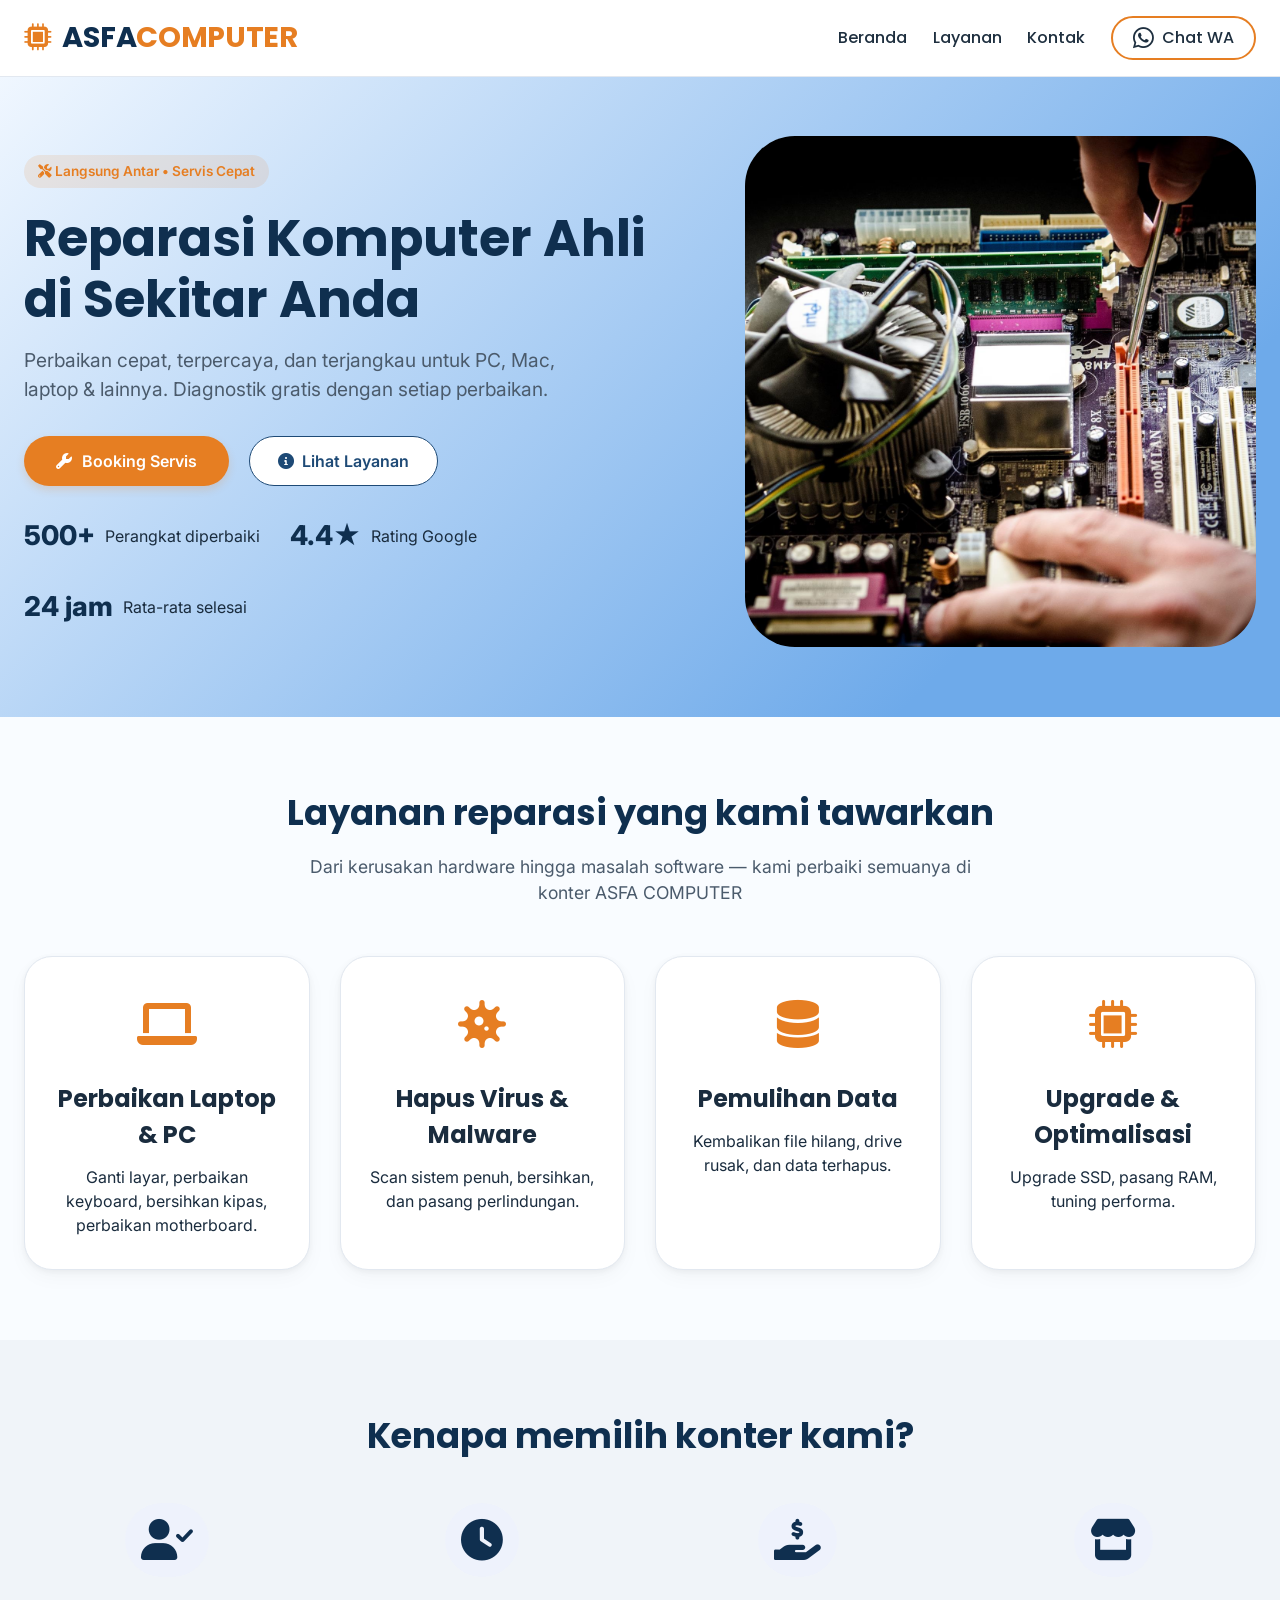
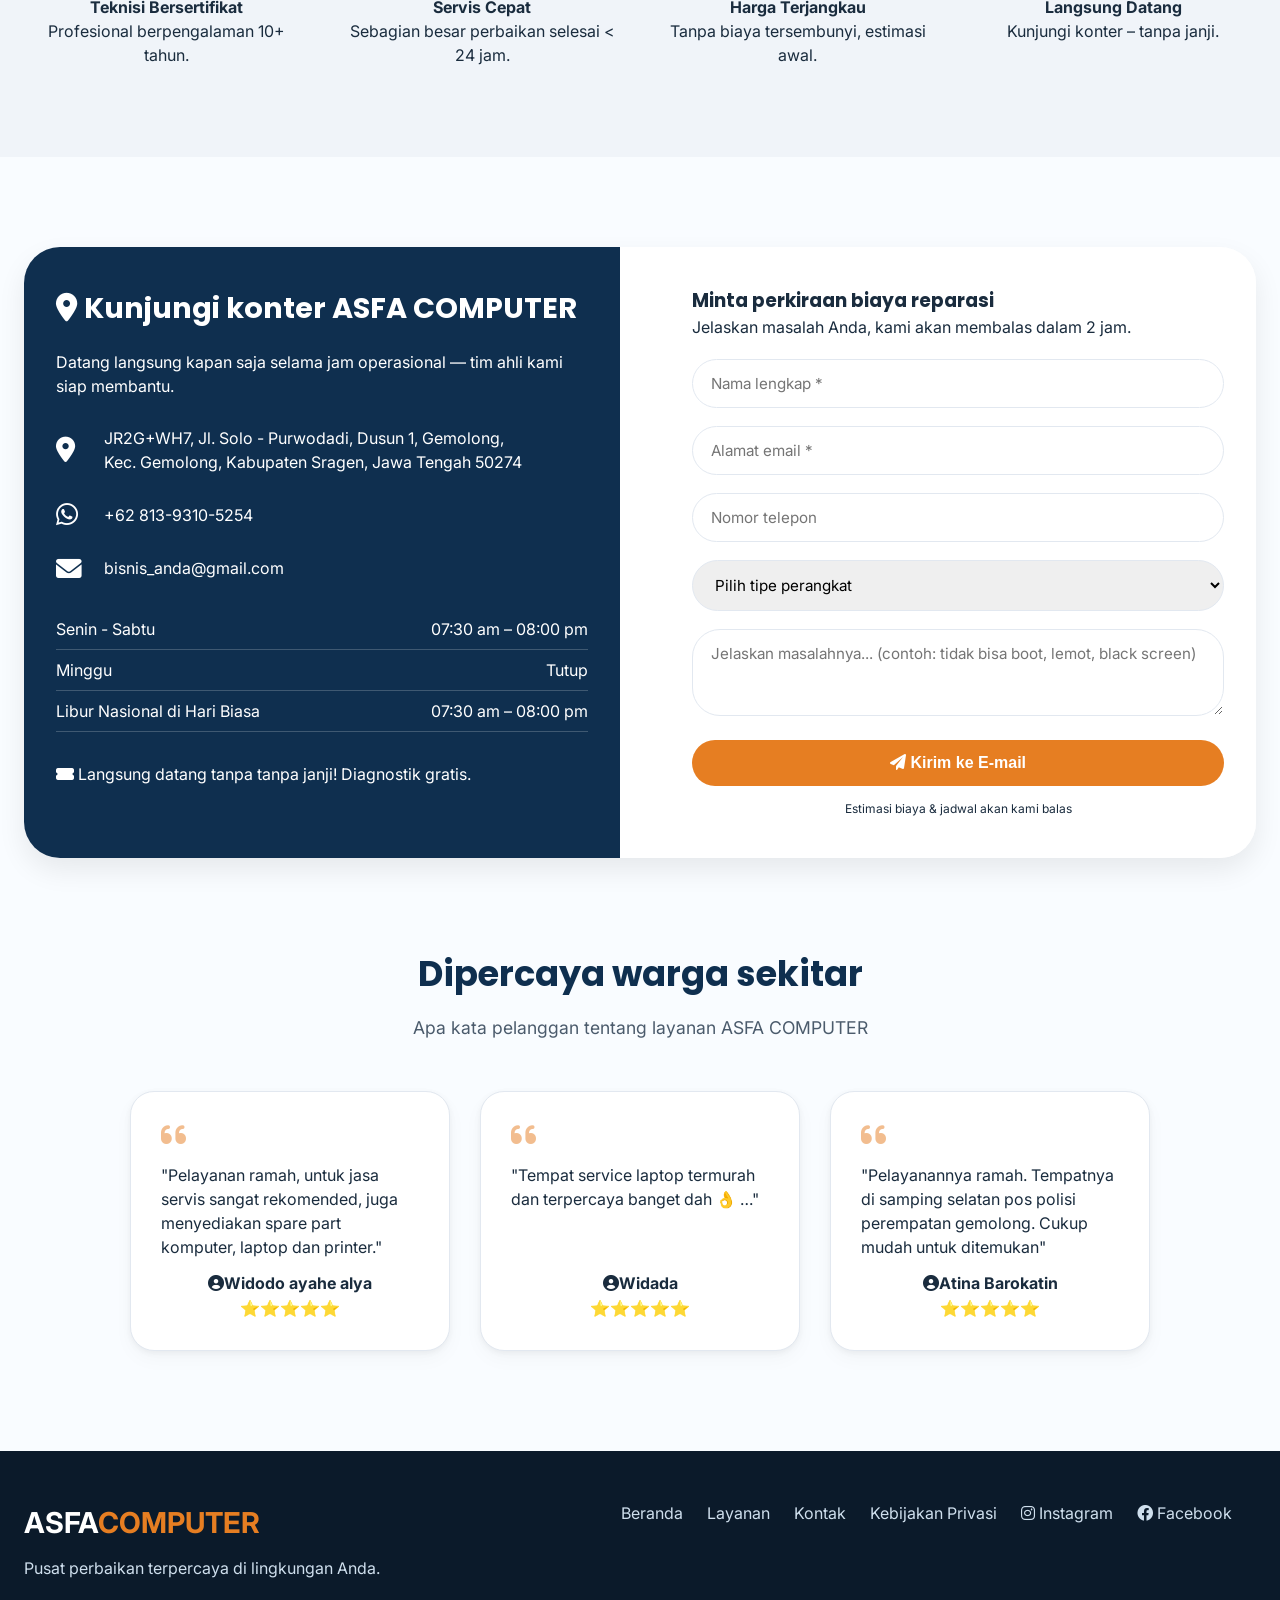
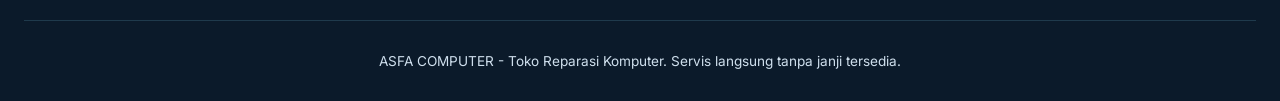
==== index.html @ 6929d412 "edit text" ====
<!DOCTYPE html>
<html lang="id">
<head>
  <meta charset="UTF-8">
  <meta name="viewport" content="width=device-width, initial-scale=1.0, user-scalable=yes">
  
  <!-- ================================================================== -->
  <!-- SEO META TAGS - Krusial untuk peringkat di Google & mesin pencari  -->
  <!-- ================================================================== -->
  <title>ASFA COMPUTER | Reparasi Komputer Profesional di Gemolong</title>
  <link rel="icon" href="../assets/asfa_logo_clean.png">
  <meta name="description" content="ASFA COMPUTER - Reparasi komputer profesional di Gemolong. Servis laptop, PC, Mac, pemulihan data, upgrade SSD/RAM. Gratis diagnostik, harga terjangkau. Langsung antar tanpa janji. ⭐ 4.9 rating.">
  <meta name="keywords" content="reparasi komputer, service laptop jakarta, perbaikan pc, toko komputer, ASHFACOMP, perbaikan laptop, pemulihan data jakarta, upgrade ssd, virus removal">
  <meta name="author" content="ASFA COMPUTER">
  <meta name="robots" content="index, follow">
  <meta name="googlebot" content="index, follow">
  <meta name="language" content="Indonesian">
  <meta name="geo.region" content="ID-JK">
  <meta name="geo.placename" content="Gemolong Sragen">
  <meta name="geo.position" content="-6.200000;106.816666">
  <meta name="ICBM" content="-6.200000, 106.816666">
  
  <link rel="canonical" href="https://www.asfa_computer.vercel.com/">
  
  <!-- Open Graph / Facebook -->
  <meta property="og:type" content="website">
  <meta property="og:url" content="https://www.asfa_computer.vercel.com/">
  <meta property="og:title" content="ASFA COMPUTER | Reparasi Komputer Profesional di Gemolong">
  <meta property="og:description" content="Servis laptop, PC, Mac, pemulihan data, upgrade SSD/RAM. Gratis diagnostik. Walk-in welcome! ⭐ 4.9 dari 500+ pelanggan.">
  <meta property="og:image" content="https://www.asfa_computer.vercel.jpg">
  <meta property="og:image:alt" content="ASFA COMPUTER Counter Repair Computer">
  <meta property="og:locale" content="id_ID">
  
  <!-- Twitter Card -->
  <meta name="twitter:card" content="summary_large_image">
  <meta name="twitter:title" content="ASFA COMPUTER | Reparasi Komputer Gemolong">
  <meta name="twitter:description" content="Servis cepat dan terjangkau. Diagnostik gratis. Datang langsung ke konter kami!">
  <meta name="twitter:image" content="https://www.asfa_computer.vercel.com/twitter-image.jpg">
  

  <!-- Font Awesome 6 -->
  <link rel="stylesheet" href="https://cdnjs.cloudflare.com/ajax/libs/font-awesome/6.0.0-beta3/css/all.min.css">
  <!-- Google Fonts -->
  <link href="https://fonts.googleapis.com/css2?family=Inter:opsz,wght@14..32,300;400;500;600;700&family=Poppins:wght@500;600;700&display=swap" rel="stylesheet">
  
  <link rel="stylesheet" href="./src/style.css">
  <!-- api -->

</head>
<body>

<!-- ================================================================== -->
<!-- HEADER dengan HAMBURGER BUTTON untuk mobile                         -->
<!-- ================================================================== -->
<header class="header">
  <div class="container">
    <div class="navbar">
      <div class="logo">
        <i class="fas fa-microchip"></i> ASFA<span>COMPUTER</span>
      </div>
      
      <!-- Desktop Navigation -->
      <div class="nav-links">
        <a class = "nav" href="#home">Beranda</a>
        <a class = "nav" href="#services">Layanan</a>
        <a class = "nav" href="#contact">Kontak</a>
        
        <a href="https://wa.me/6281393105254?text=Halo%20ASFA%20COMPUTER%2C%20saya%20ingin%20..." target="blank" class="btn-outline-call"><i class="fab fa-whatsapp wa"></i>Chat WA</a>
      </div>
      
      <!-- Hamburger Button (Mobile Only) -->
      <button class="hamburger" id="hamburgerBtn" aria-label="Menu">
        <span></span>
        <span></span>
        <span></span>
      </button>
    </div>
  </div>
</header>

<!-- Mobile Navigation Menu -->
<div class="mobile-nav" id="mobileNav">
  <a href="#home" class="mobile-nav-link">Beranda</a>
  <a href="#services" class="mobile-nav-link">Layanan</a>
  <a href="#contact" class="mobile-nav-link">Kontak</a>
  <div class="wa-mobile-icon">
  <a href="https://wa.me/6281393105254?text=Halo%20ASFA%20COMPUTER%2C%20saya%20ingin" target="blank" class="btn-outline-call-mobile" id="mobileCallBtn"><i class="fab fa-whatsapp wa icon-wa"></i>Chat WA</a>
  </div>
</div>

<!-- Overlay -->
<div class="menu-overlay" id="menuOverlay"></div>

<main>
  <!-- Hero Section -->
  <section id="home" class="hero">
    <div class="container hero-grid">
      <div class="hero-content">
        <div class="hero-badge"><i class="fas fa-tools"></i> Langsung Antar • Servis Cepat</div>
        <h1>Reparasi Komputer Ahli <br> di Sekitar Anda</h1>
        <p>Perbaikan cepat, terpercaya, dan terjangkau untuk PC, Mac, laptop & lainnya. Diagnostik gratis dengan setiap perbaikan.</p>
        <div class="hero-actions">
          <a href="#contact" class="btn-primary"><i class="fas fa-wrench"></i> Booking Servis</a>
          <a href="#services" class="btn-secondary"><i class="fas fa-info-circle"></i> Lihat Layanan</a>
        </div>
        <div class="hero-stats">
          <div class="stat-item"><span class="stat-number">500+</span> <span>Perangkat diperbaiki</span></div>
          <div class="stat-item"><span class="stat-number">4.4★</span> <span>Rating Google</span></div>
          <div class="stat-item"><span class="stat-number">24 jam</span> <span>Rata-rata selesai</span></div>
        </div>
      </div>
      <div class="hero-image">
        <div>
        <img src="./assets/computer_reparation.jpg" alt="Computer Repair">
        </div>
      </div>
    </div>
  </section>

  <!-- hero section mobile -->

  
  <section id="home" class="hero-mobile">
    <div class="container hero-grid">
      <div class="hero-content">
        <div class="hero-badge"><i class="fas fa-tools"></i> Langsung Antar • Servis Cepat</div>
        <h1>Reparasi Komputer Ahli <br> di Sekitar Anda</h1>
        <p>Perbaikan cepat, terpercaya, dan terjangkau untuk PC, Mac, laptop & lainnya. Diagnostik gratis dengan setiap perbaikan.</p>
        <div class="hero-image">
          <div>
          <img src="../assets/computer_reparation.jpg" alt="Computer Repair">
          </div>
        </div>
        <div class="hero-actions">
          <a href="#contact" class="btn-primary"><i class="fas fa-wrench"></i> Booking Servis</a>
          <a href="#services" class="btn-secondary"><i class="fas fa-info-circle"></i> Lihat Layanan</a>
        </div>
        <div class="hero-stats">
          <div class="stat-item"><span class="stat-number">500+</span> <span>Perangkat diperbaiki</span></div>
          <div class="stat-item"><span class="stat-number">4.9★</span> <span>Rating Google</span></div>
          <div class="stat-item"><span class="stat-number">24 jam</span> <span>Rata-rata selesai</span></div>
        </div>
      </div>
    </div>
  </section>


  <!-- Services Section -->
  <section id="services">
    <div class="container">
      <h2 class="section-title">Layanan reparasi yang kami tawarkan</h2>
      <div class="section-sub">Dari kerusakan hardware hingga masalah software — kami perbaiki semuanya di konter ASFA COMPUTER</div>
      <div class="services-grid">
        <div class="service-card">
          <div class="service-icon"><i class="fas fa-laptop"></i></div>
          <h3>Perbaikan Laptop & PC</h3>
          <p>Ganti layar, perbaikan keyboard, bersihkan kipas, perbaikan motherboard.</p>
        </div>
        <div class="service-card">
          <div class="service-icon"><i class="fas fa-virus"></i></div>
          <h3>Hapus Virus & Malware</h3>
          <p>Scan sistem penuh, bersihkan, dan pasang perlindungan.</p>
        </div>
        <div class="service-card">
          <div class="service-icon"><i class="fas fa-database"></i></div>
          <h3>Pemulihan Data</h3>
          <p>Kembalikan file hilang, drive rusak, dan data terhapus.</p>
        </div>
        <div class="service-card">
          <div class="service-icon"><i class="fas fa-microchip"></i></div>
          <h3>Upgrade & Optimalisasi</h3>
          <p>Upgrade SSD, pasang RAM, tuning performa.</p>

        </div>
      </div>
    </div>
  </section>

  <!-- Why Choose Us -->
  <section style="background: var(--gray-bg);">
    <div class="container">
      <h2 class="section-title">Kenapa memilih konter kami?</h2>
      <div class="whyus-grid">
        <div class="reason"><i class="fas fa-user-check"></i><h4>Teknisi Bersertifikat</h4><p>Profesional berpengalaman 10+ tahun.</p></div>
        <div class="reason"><i class="fas fa-clock"></i><h4>Servis Cepat</h4><p>Sebagian besar perbaikan selesai < 24 jam.</p></div>
        <div class="reason"><i class="fas fa-hand-holding-usd"></i><h4>Harga Terjangkau</h4><p>Tanpa biaya tersembunyi, estimasi awal.</p></div>
        <div class="reason"><i class="fas fa-store"></i><h4>Langsung Datang</h4><p>Kunjungi konter – tanpa janji.</p></div>
      </div>
    </div>
  </section>

  <!-- Contact & Location -->
  <section id="contact">
    <div class="container">
      <div class="contact-row">
        <div class="contact-info">
          <h3><i class="fas fa-map-marker-alt"></i> Kunjungi konter ASFA COMPUTER</h3>
          <p>Datang langsung kapan saja selama jam operasional — tim ahli kami siap membantu.</p>
          <a class = "addres" href="https://maps.app.goo.gl/Fgyykziy1ZP6LN6L7" target="_blank"><div class="info-detail"><i class="fas fa-location-dot"></i> <span>JR2G+WH7, Jl. Solo - Purwodadi, Dusun 1, Gemolong,<br> Kec. Gemolong, Kabupaten Sragen, Jawa Tengah 50274</span></div></a>
          <a href="https://wa.me/6281393105254?text=Halo%20ASFA%20COMPUTER%2C%20saya%20ingin" class="addres" target="_blank">
          <div class="info-detail"><i class="fab fa-whatsapp"></i> <span>+62 813-9310-5254</span></div>
          </a>
          <div class="info-detail"><i class="fas fa-envelope"></i> <span>bisnis_anda@gmail.com</span></div>
          <div class="hours-list">
            <li><span>Senin - Sabtu</span><span>07:30 am – 08:00 pm</span></li>
            <li><span>Minggu</span><span>Tutup</span></li>
            <li><span>Libur Nasional di Hari Biasa</span><span>07:30 am – 08:00 pm</span></li>
          </div>
          <div style="margin-top: 30px;"><i class="fas fa-ticket-alt"></i> Langsung datang tanpa tanpa janji! Diagnostik gratis.</div>
        </div>
        <div class="contact-form">
          <h3>Minta perkiraan biaya reparasi</h3>
          <p style="margin-bottom: 20px;">Jelaskan masalah Anda, kami akan membalas dalam 2 jam.</p>
          <form id="repairForm" action="https://formspree.io/f/meewwjjy" method="post" target="blank">
            <div class="form-group"><input type="text" placeholder="Nama lengkap *" id="name" name="nama" required></div>
            <div class="form-group"><input type="email" placeholder="Alamat email *" id="email" name="email" required></div>
            <div class="form-group"><input type="tel" placeholder="Nomor telepon" id="phone" name="telepon"></div>
            <div class="form-group">
              <select id="device" name="perangkat">
                <option value="">Pilih tipe perangkat</option>
                <option>Laptop (Windows)</option>
                <option>MacBook / iMac</option>
                <option>PC Desktop</option>
                <option>Printer</option>
                <option>Beli Accecories</option>
                <option>Lainnya</option>
              </select>
            </div>
            <div class="form-group"><textarea rows="3" placeholder="Jelaskan masalahnya... (contoh: tidak bisa boot, lemot, black screen)" id="issue" name="issue"></textarea></div>
            <button type="submit" class="btn-submit"><i class="fas fa-paper-plane"></i> Kirim ke E-mail</button>
            <p style="font-size: 12px; margin-top: 14px; text-align: center;">Estimasi biaya & jadwal akan kami balas</p>
          </form>
        </div>
      </div>
    </div>
  </section>

  <!-- Testimonials -->
  <section style="padding-top: 20px;">
    <div class="container">
      <h2 class="section-title">Dipercaya warga sekitar</h2>
      <div class="section-sub">Apa kata pelanggan tentang layanan ASFA COMPUTER</div>
      <div class="testimonial-grid">
        <div class="testi-card"><i class="fas fa-quote-left"></i><p>"Pelayanan ramah, untuk jasa servis sangat rekomended, juga menyediakan spare part komputer, laptop dan printer."</p><div class="client"> <strong><i class="fas fa-user-circle"></i>Widodo ayahe alya</strong> <span>⭐⭐⭐⭐⭐</span></div></div>
        <div class="testi-card"><i class="fas fa-quote-left"></i><p>"Tempat service laptop termurah dan terpercaya banget dah 👌 …"</p><div class="client"> <strong><i class="fas fa-user-circle"></i>Widada</strong> <span>⭐⭐⭐⭐⭐</span></div></div>
        <div class="testi-card"><i class="fas fa-quote-left"></i><p>"Pelayanannya ramah. Tempatnya di samping selatan pos polisi perempatan gemolong. Cukup mudah untuk ditemukan"</p><div class="client"> <strong><i class="fas fa-user-circle"></i>Atina Barokatin</strong> <span>⭐⭐⭐⭐⭐</span></div></div>
        
      </div>
      
    </div>
  </section>
</main>

<footer class="footer">
  <div class="container">
    <div class="footer-inner">
      <div><div class="footer-logo">ASFA<span>COMPUTER</span></div><p style="margin-top: 12px;">Pusat perbaikan terpercaya di lingkungan Anda.</p></div>
      <div class="footer-links"><a href="#home">Beranda</a><a href="#services">Layanan</a><a href="#contact">Kontak</a><a href="#">Kebijakan Privasi</a><a href="#"><i class="fab fa-instagram"></i> Instagram</a><a href="#"><i class="fab fa-facebook"></i> Facebook</a></div>
    </div>
    <div class="copyright">ASFA COMPUTER - Toko Reparasi Komputer. Servis langsung tanpa janji tersedia.</div>
  </div>
</footer>

<script src="./src/script.js"></script>
</body>
</html>
---- src/style.css ----
/* ========== RESET & VARIABLES ========== */
    * {
      margin: 0;
      padding: 0;
      box-sizing: border-box;
    }

    body {
      font-family: 'Inter', sans-serif;
      background-color: #f9fcff;
      color: #1A2C3E;
      line-height: 1.5;
      scroll-behavior: smooth;
    }

    .container {
      max-width: 1280px;
      margin: 0 auto;
      padding: 0 24px;
    }

    :root {
      --primary: #0f2f4f;
      --primary-dark: #091e33;
      --primary-soft: #1e4a76;
      --accent: #e67e22;
      --accent-hover: #cc701d;
      --gray-bg: #f0f4f9;
      --card-white: #ffffff;
      --border-light: #e2e8f0;
      --text-muted: #4b5b6c;
      --shadow-sm: 0 8px 20px rgba(0, 0, 0, 0.03), 0 2px 6px rgba(0, 0, 0, 0.05);
      --shadow-md: 0 12px 28px rgba(0, 0, 0, 0.08);
    }

    h1, h2, h3, .logo, .nav-links a, .btn {
      font-family: 'Poppins', sans-serif;
    }

    /* ========== HEADER & NAVBAR ========== */
    .header {
      background: white;
      box-shadow: 0 1px 0 var(--border-light);
      position: sticky;
      top: 0;
      z-index: 1000;
    }

    .navbar {
      display: flex;
      align-items: center;
      justify-content: space-between;
      flex-wrap: wrap;
      padding: 1rem 0;
    }

    .logo {
      font-size: 1.8rem;
      font-weight: 700;
      color: var(--primary);
      letter-spacing: -0.3px;
    }
    .logo span {
      color: var(--accent);
    }
    .logo i {
      font-size: 1.7rem;
      margin-right: 6px;
      color: var(--accent);
    }
  
    /* DESKTOP NAVIGATION */
    .nav-links {
      display: flex;
      gap: clamp(0.1rem, 2vw, 2rem);
      align-items: center;
      flex-wrap: wrap;
      /* font-size: clamp(); */
    }

    .nav-links a {
      text-decoration: none;
      font-weight: 500;
      color: #1e2f3f;
      transition: color 0.2s;
    }

    .nav-links a.nav:hover {
      color: var(--accent);
    } 

    .wa {
      font-size: 1.5rem;
    }

    .btn-outline-call {
      display: inline-flex;
      background: transparent;
      border: 2px solid var(--accent);
      padding: 8px 20px;
      border-radius: 40px;
      font-weight: 600;
      color: var(--accent);
      transition: all 10s;

    }

    .btn-outline-call i {
      margin-right: 8px;
    }
    .btn-outline-call:hover {
      background: var(--accent);
      color: white;
    }

    /* ========== HAMBURGER MENU (MOBILE) ========== */
    .hamburger {
      display: none;
      flex-direction: column;
      cursor: pointer;
      gap: 5px;
      background: transparent;
      border: none;
      padding: 8px;
      z-index: 1001;
    }

    .hamburger span {
      width: 28px;
      height: 3px;
      background-color: var(--primary);
      border-radius: 4px;
      transition: all 0.3s ease;
    }

    .hamburger.active span:nth-child(1) {
      transform: rotate(45deg) translate(5px, 6px);
    }
    .hamburger.active span:nth-child(2) {
      opacity: 0;
    }
    .hamburger.active span:nth-child(3) {
      transform: rotate(-45deg) translate(5px, -6px);
    }

    .mobile-nav {
      position: fixed;
      top: 0;
      right: -100%;
      width: 80%;
      max-width: 320px;
      height: 100vh;
      background: white;
      box-shadow: -5px 0 30px rgba(0,0,0,0.15);
      z-index: 999;
      padding: 90px 30px 40px;
      transition: right 0.3s ease-in-out;
      display: flex;
      flex-direction: column;
      gap: 24px;
    }

    .mobile-nav.active {
      right: 0;
    }

    .mobile-nav a {
      text-decoration: none;
      font-size: 1.3rem;
      font-weight: 600;
      color: var(--primary);
      padding: 12px 0;
      border-bottom: 1px solid var(--border-light);
      transition: color 0.2s;
      font-family: 'Poppins', sans-serif;
    }

    .mobile-nav a:hover {
      color: var(--accent);
    }

    .mobile-nav .btn-outline-call-mobile {
      margin-top: 20px;
      background: transparent;
      border: 2px solid var(--accent);
      width: 100%;
      padding: 12px 20px;
      border-radius: 40px;
      font-weight: 600;
      color: var(--accent);
      text-align: center;
      display: inline-block;
    }

    .mobile-nav .btn-outline-call-mobile:hover {
      color: white;
    }

    .icon-wa {
      padding-right: 12px;
      height: 100%;
    }
    .mobile-nav .btn-outline-call-mobile:hover {
      background: var(--accent);
    }

    .menu-overlay {
      position: fixed;
      top: 0;
      left: 0;
      width: 100%;
      height: 100%;
      background: rgba(0,0,0,0.5);
      z-index: 998;
      opacity: 0;
      visibility: hidden;
      transition: all 0.3s ease;
    }

    .menu-overlay.active {
      opacity: 1;
      visibility: visible;
    }

    /* ========== BUTTONS ========== */
    .btn-primary {
      background: var(--accent);
      color: white;
      border: none;
      padding: 12px 32px;
      border-radius: 40px;
      font-weight: 600;
      font-size: 1rem;
      cursor: pointer;
      transition: all 0.25s;
      display: inline-flex;
      align-items: center;
      gap: 10px;
      text-decoration: none;
      box-shadow: 0 4px 8px rgba(230, 126, 34, 0.2);
    }
    .btn-primary:hover {
      background: var(--accent-hover);
      transform: translateY(-2px);
    }
    .btn-secondary {
      background: white;
      border: 1.5px solid var(--primary-soft);
      color: var(--primary-soft);
      padding: 12px 28px;
      border-radius: 40px;
      font-weight: 600;
      transition: all 0.2s;
      display: inline-flex;
      align-items: center;
      gap: 8px;
      text-decoration: none;
    }
    .btn-secondary:hover {
      background: var(--gray-bg);
      border-color: var(--accent);
      color: var(--accent);
    }

    /* ========== hero mobile section ========== */
    
    .hero-mobile {
      display: none;;
    }

    /* ========== HERO SECTION ========== */
    .hero {
      padding: 60px 0 70px 0;
      background: linear-gradient(135deg, #f0f7ff 0%, #6eaaea 80%);
    }
    .hero-grid {
      display: flex;
      flex-wrap: wrap;
      align-items: center;
      gap: 40px;
    }
    .hero-content {
      flex: 1.2;
    }
    .hero-badge {
      background: rgba(230, 126, 34, 0.12);
      display: inline-block;
      padding: 6px 14px;
      border-radius: 30px;
      font-size: 0.85rem;
      font-weight: 600;
      color: var(--accent);
      margin-bottom: 20px;
    }
    .hero-content h1 {
      font-size: 3.2rem;
      line-height: 1.2;
      font-weight: 700;
      color: var(--primary);
      margin-bottom: 1rem;
    }
    .hero-content p {
      font-size: 1.2rem;
      color: var(--text-muted);
      margin-bottom: 2rem;
      max-width: 550px;
    }
    .hero-stats {
      display: flex;
      gap: 30px;
      margin-top: 30px;
      flex-wrap: wrap;
    }
    .stat-item {
      display: flex;
      align-items: center;
      gap: 10px;
    }
    .stat-number {
      font-weight: 800;
      font-size: 1.7rem;
      color: var(--primary);
    }
    .hero-actions {
      display: flex;
      gap: 20px;
      flex-wrap: wrap;
    }
    .hero-image {
      flex: 0.9;
      text-align: center;
      
    }
 
    .hero-image div img {
      display: block;
      position: relative;
      overflow: hidden;
      aspect-ratio: 1/1;
      height: 100%;
      width: 100%;   
      border-radius: 50px;
      object-fit: cover;
    }

    /* ========== SECTIONS ========== */
    section {
      padding: 70px 0;
    }
    .section-title {
      text-align: center;
      font-size: 2.2rem;
      font-weight: 700;
      color: var(--primary);
      margin-bottom: 14px;
    }
    .section-sub {
      text-align: center;
      color: var(--text-muted);
      max-width: 680px;
      margin: 0 auto 50px auto;
      font-size: 1.1rem;
    }

    /* Services Cards */
    .services-grid {
      display: grid;
      justify-content: center;
      grid-template-columns: repeat(auto-fit, minmax(270px, 1fr));
      gap: 30px;
    }

    /* .services-grid {
  display: flex;
  flex-wrap: wrap;
  justify-content: center;
  gap: 30px;
}

.service-card {
  flex: 0 1 270px;
} */



    .service-card {
      background: var(--card-white);
      border-radius: 28px;
      padding: 32px 24px;
      text-align: center;
      transition: all 0.3s ease;
      box-shadow: var(--shadow-sm);
      border: 1px solid var(--border-light);
    }
    .service-card:hover {
      transform: translateY(-8px);
      box-shadow: var(--shadow-md);
    }
    .service-icon {
      font-size: 3rem;
      color: var(--accent);
      margin-bottom: 20px;
    }
    .service-card h3 {
      font-size: 1.5rem;
      margin-bottom: 12px;
    }
    .price-badge {
      background: #fef3e8;
      display: inline-block;
      padding: 6px 18px;
      border-radius: 40px;
      font-weight: 600;
      font-size: 0.85rem;
      color: var(--accent);
    }

    /* Why Us */
    .whyus-grid {
      display: grid;
      grid-template-columns: repeat(auto-fit, minmax(200px, 1fr));
      gap: 30px;
      margin-top: 20px;
    }
    .reason {
      text-align: center;
      padding: 20px 10px;
    }
    .reason i {
      font-size: 2.6rem;
      background: #eef2fc;
      padding: 16px;
      border-radius: 60px;
      color: var(--primary);
      margin-bottom: 18px;
    }

    /* Contact Row */
    .contact-row {
      display: flex;
      flex-wrap: wrap;
      gap: 40px;
      background: white;
      border-radius: 36px;
      box-shadow: var(--shadow-md);
      overflow: hidden;
      margin-top: 20px;
    }
    .contact-info {
      flex: 1;
      background: var(--primary);
      color: white;
      padding: 40px 32px;
    }
    .contact-info h3 {
      font-size: 1.8rem;
      margin-bottom: 20px;
    }
    .info-detail {
      margin: 28px 0;
      display: flex;
      gap: 16px;
      align-items: center;
    }
    .info-detail i {
      font-size: 1.6rem;
      width: 32px;
    }

    .addres {
      text-decoration: none;
      color: white;
    }

    .addres:visited {
      color: red;
    }
    
    .addres:hover {
      color: rgb(249, 217, 217);
    }

    .addres:active {
      color: white;
    }
    
    .hours-list {
      list-style: none;
      margin-top: 12px;
    }

    .hours-list li {
      display: flex;
      justify-content: space-between;
      padding: 8px 0;
      border-bottom: 1px solid rgba(255,255,255,0.2);
    }
    .contact-form {
      flex: 1;
      padding: 40px 32px;
      background: white;
    }
    .form-group {
      margin-bottom: 18px;
    }
    .form-group input, .form-group select, .form-group textarea {
      width: 100%;
      padding: 14px 18px;
      border: 1px solid var(--border-light);
      border-radius: 28px;
      font-family: 'Inter', sans-serif;
      font-size: 0.95rem;
    }
    .form-group input:focus, .form-group textarea:focus {
      outline: none;
      border-color: var(--accent);
      box-shadow: 0 0 0 3px rgba(230,126,34,0.1);
    }
    .btn-submit {
      background: var(--accent);
      width: 100%;
      border: none;
      padding: 14px;
      font-weight: 700;
      font-size: 1rem;
      border-radius: 40px;
      color: white;
      cursor: pointer;
    }

    /* Testimonials */
    .testimonial-grid {
      display: flex;
      flex-wrap: wrap;
      gap: 30px;
      justify-content: center;
    }
    .testi-card {
      background: white;
      display: flex;
      flex-direction: column;
      border-radius: 24px;
      padding: 30px;
      width: 320px;
      box-shadow: var(--shadow-sm);
      border: 1px solid var(--border-light);
    }

    .testi-card p {
      flex: 1;
    }
    .testi-card i.fa-quote-left {
      color: var(--accent);
      opacity: 0.5;
      font-size: 1.8rem;
      margin-bottom: 12px;
    }

    .client {
      display: grid;
      align-items: center;
      gap: 1px;
      padding-top: 12px;
      justify-content: center;
    }

    .client strong {
      text-align: center;
    }

    .client span {
      text-align: center;
    }

    /* Footer */
    .footer {
      background: #0b1a2a;
      color: #cfdfed;
      padding: 50px 0 30px;
      margin-top: 30px;
    }
    .footer-inner {
      display: flex;
      justify-content: space-between;
      flex-wrap: wrap;
      gap: 40px;
      margin-bottom: 40px;
    }
    .footer-logo {
      font-size: 1.8rem;
      font-weight: 700;
      color: white;
    }
    .footer-logo span {
      color: var(--accent);
    }
    .footer-links a {
      color: #cfdfed;
      text-decoration: none;
      margin-right: 24px;
      transition: color 0.2s;
    }
    .footer-links a:hover {
      color: var(--accent);
    }
    .copyright {
      text-align: center;
      border-top: 1px solid #1f3a4c;
      padding-top: 30px;
      font-size: 0.85rem;
    }

    /* ========== RESPONSIVE ========== */
    @media (max-width: 825px) and (min-width: 641px) {
      .nav-links {
        display: none;
      }
      .hamburger {
        display: flex;
      }
      .hero-content {
        display: flex;
        flex-direction: column;
        align-items: center;
      }
      .hero-content h1 {
        font-size: 2.4rem;
        text-align: center;
      }

      .hero-content p {
        text-align: center;
      }

      .section-title {
        font-size: 1.9rem;
      }

      .hero {
        display: none;
      }

      .hero-mobile {
      display: block;
       padding: 60px 0 70px 0;
      background: linear-gradient(135deg,  #f0f7ff 0%, #6eaaea 80%);
      }


      .hero-image {
        display: flex;
        justify-content: center;
      }

     .hero-image div img {
      display: block;
      position: relative;
      overflow: hidden;
      aspect-ratio: 1/1;
      height: 22rem;
      width: 22rem;   
      border-radius: 50px;
      object-fit: cover;
    }

    .hero-actions {
      display: flex;
      justify-content: center;
      padding-top: 32px;
            
    }

    .stat-item {
      display: grid;
    }

      .contact-row {
        flex-direction: column;
      
      }

    }

    
    @media (max-width: 640px) and (min-width: 581px) {
      .nav-links {
        display: none;
      }
      .hamburger {
        display: flex;
      }
      .hero-content {
        display: flex;
        flex-direction: column;
        align-items: center;
      }
      .hero-content h1 {
        font-size: 2.4rem;
        text-align: center;
      }

      .hero-content p {
        text-align: center;
      }

      .section-title {
        font-size: 1.9rem;
      }

      .hero {
        display: none;
      }

      .hero-mobile {
      display: block;
       padding: 60px 0 70px 0;
      background: linear-gradient(135deg,  #f0f7ff 0%, #6eaaea 80%);
      }


      .hero-image {
        display: flex;
        justify-content: center;
      }

     .hero-image div img {
      display: block;
      position: relative;
      overflow: hidden;
      aspect-ratio: 1/1;
      height: 22rem;
      width: 22rem;   
      border-radius: 50px;
      object-fit: cover;
    }

    .hero-actions {
      display: flex;
      justify-content: center;
      padding-top: 32px;
            
    }

    .hero-stats {
      display: flex;
      justify-content: center;;
    }

      .contact-row {
        flex-direction: column;
      
      }

    }


    @media (max-width: 580px) {
      .nav-links {
        display: none;
      }
      .hamburger {
        display: flex;
      }

      .hero-content {
        display: flex;
        flex-direction: column;
        align-items: stretch;
      }

      .hero-actions {
        display: flex;
        flex-direction: column;
        align-items: stretch;
      }


      /* .hero-actions a {
        width: 100%;
      } */

      .btn-primary {
        margin-top: 1.5rem;
      }
      .btn-primary, .btn-secondary {
        justify-content: center;
      }

      .hero {
        display: none;
      }

      .hero-mobile {
      display: block;
       padding: 60px 0 70px 0;
      background: linear-gradient(135deg,  #f0f7ff 0%, #6eaaea 80%);
      }
    }
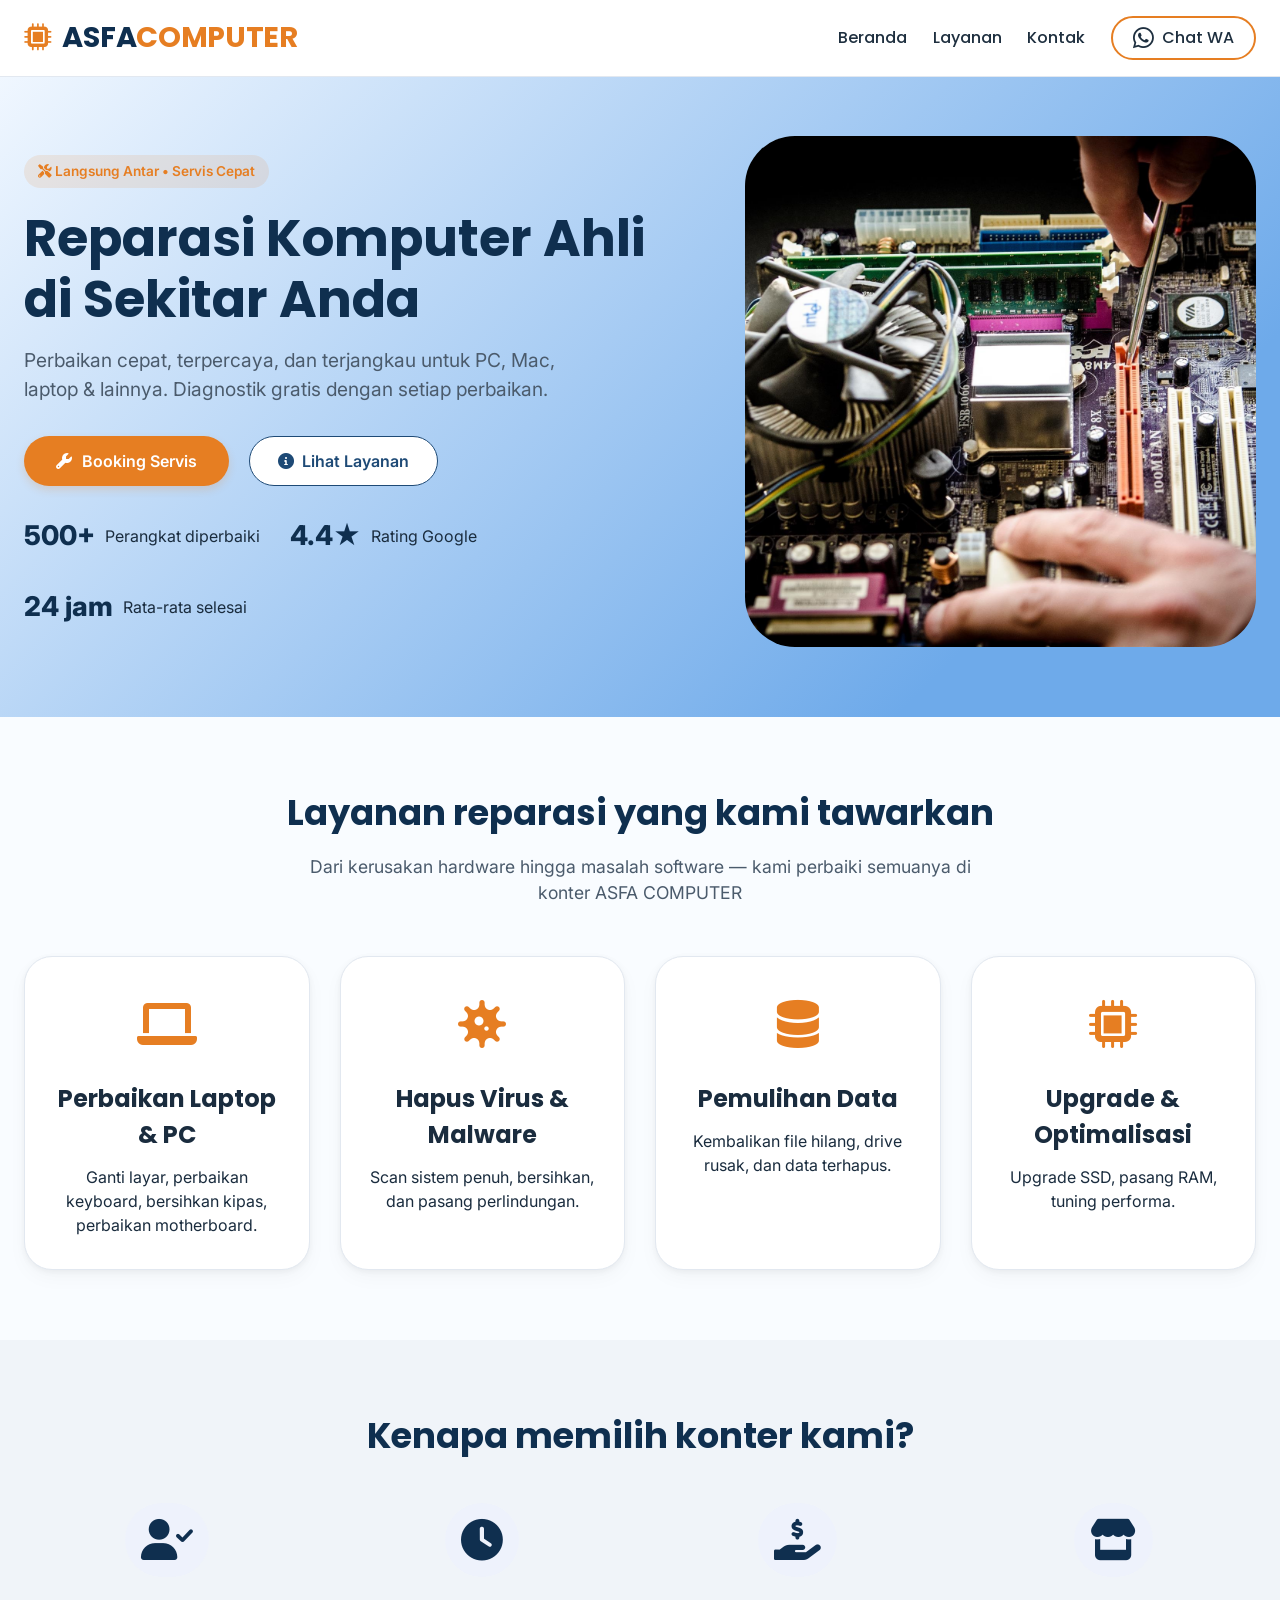
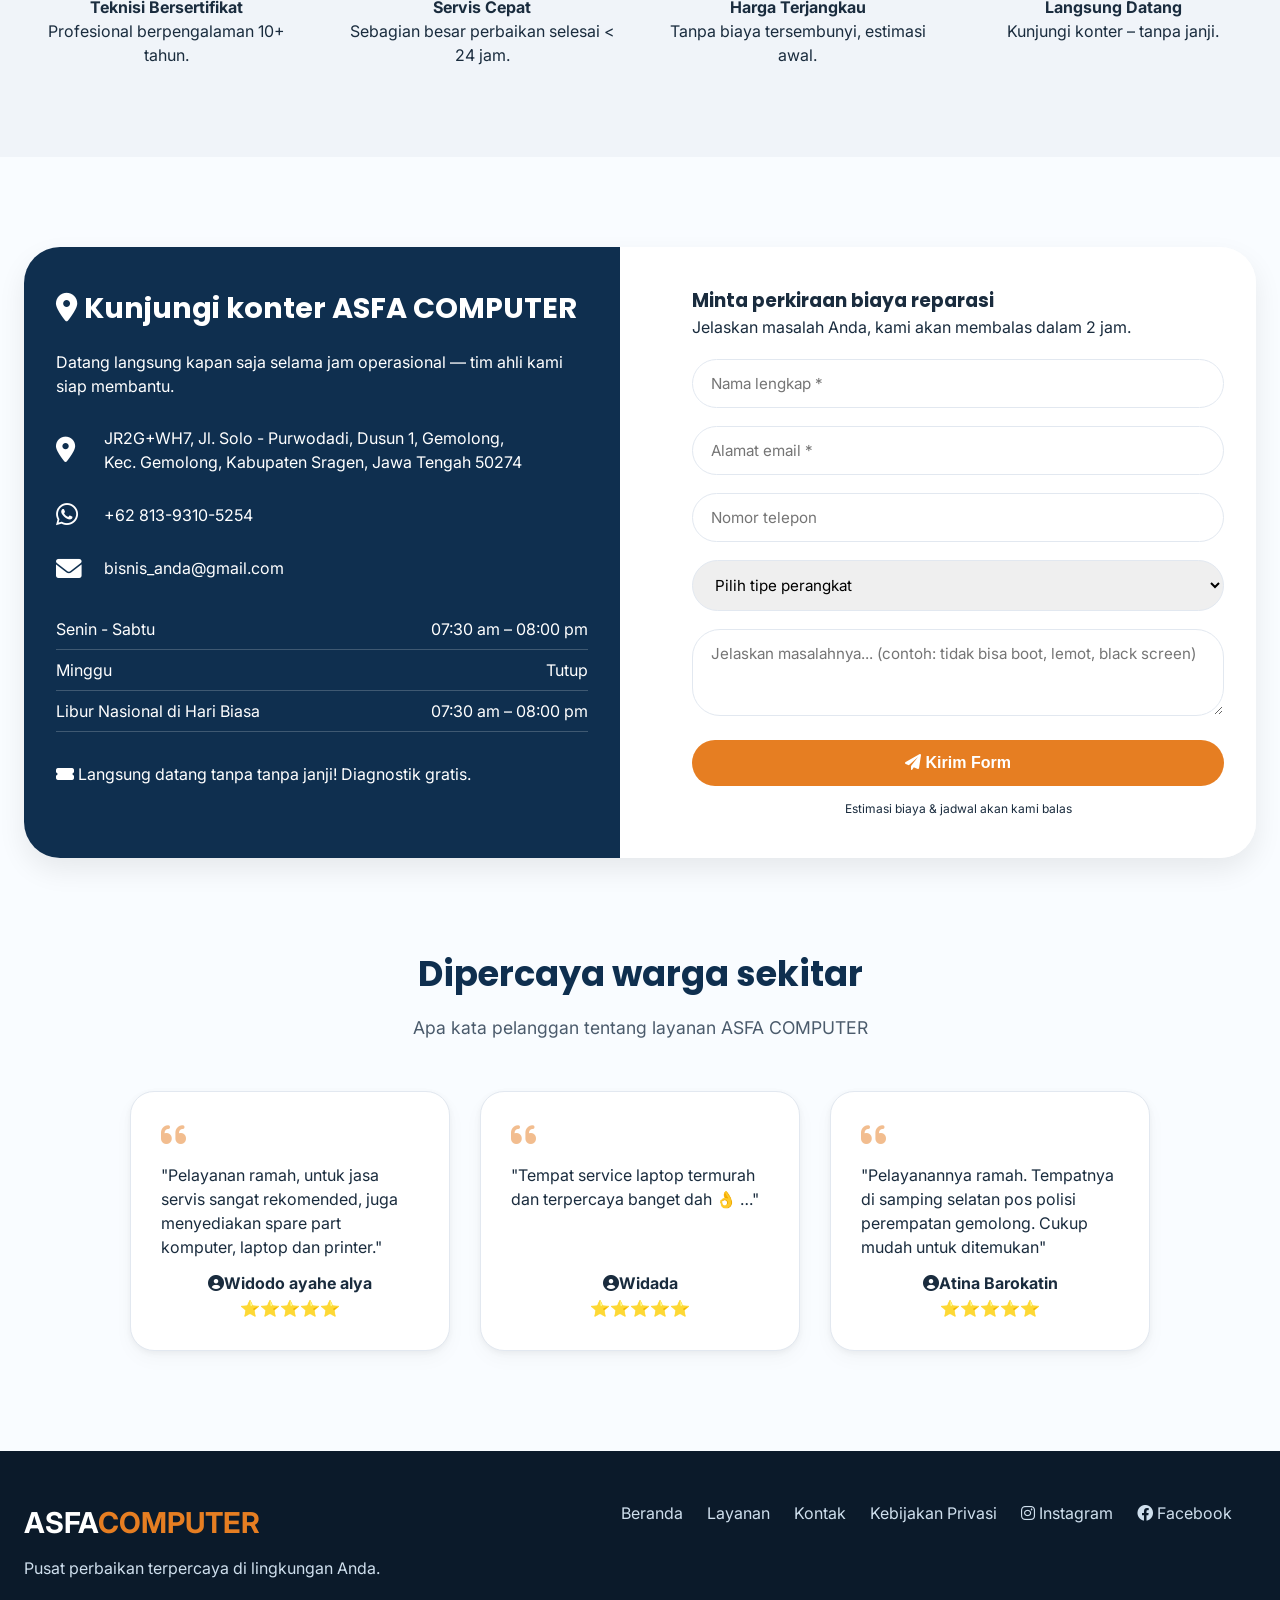
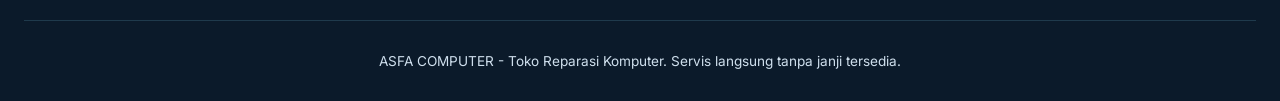
==== commit 69d61aeb: "edit text" ====
--- a/index.html
+++ b/index.html
@@ -227,7 +227,7 @@
               </select>
             </div>
             <div class="form-group"><textarea rows="3" placeholder="Jelaskan masalahnya... (contoh: tidak bisa boot, lemot, black screen)" id="issue" name="issue"></textarea></div>
-            <button type="submit" class="btn-submit"><i class="fas fa-paper-plane"></i> Kirim ke E-mail</button>
+            <button type="submit" class="btn-submit"><i class="fas fa-paper-plane"></i> Kirim Form</button>
             <p style="font-size: 12px; margin-top: 14px; text-align: center;">Estimasi biaya & jadwal akan kami balas</p>
           </form>
         </div>
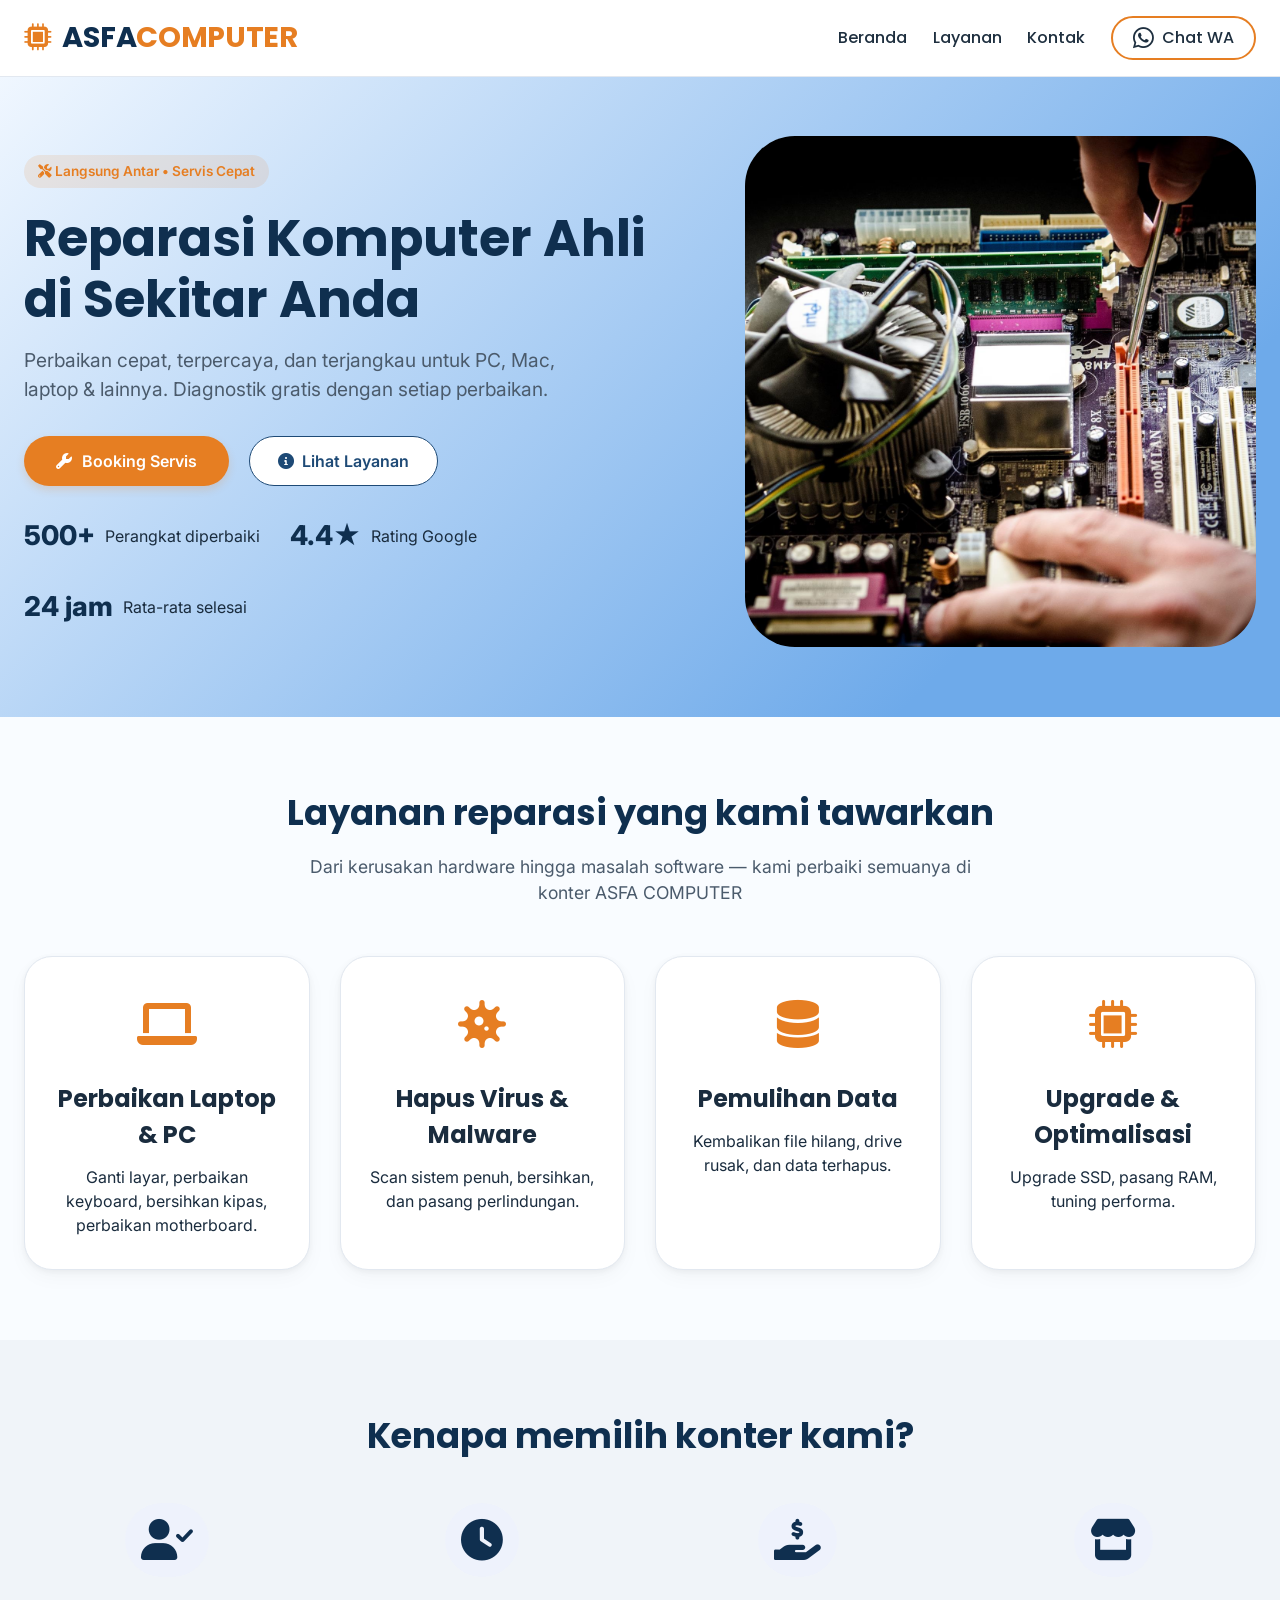
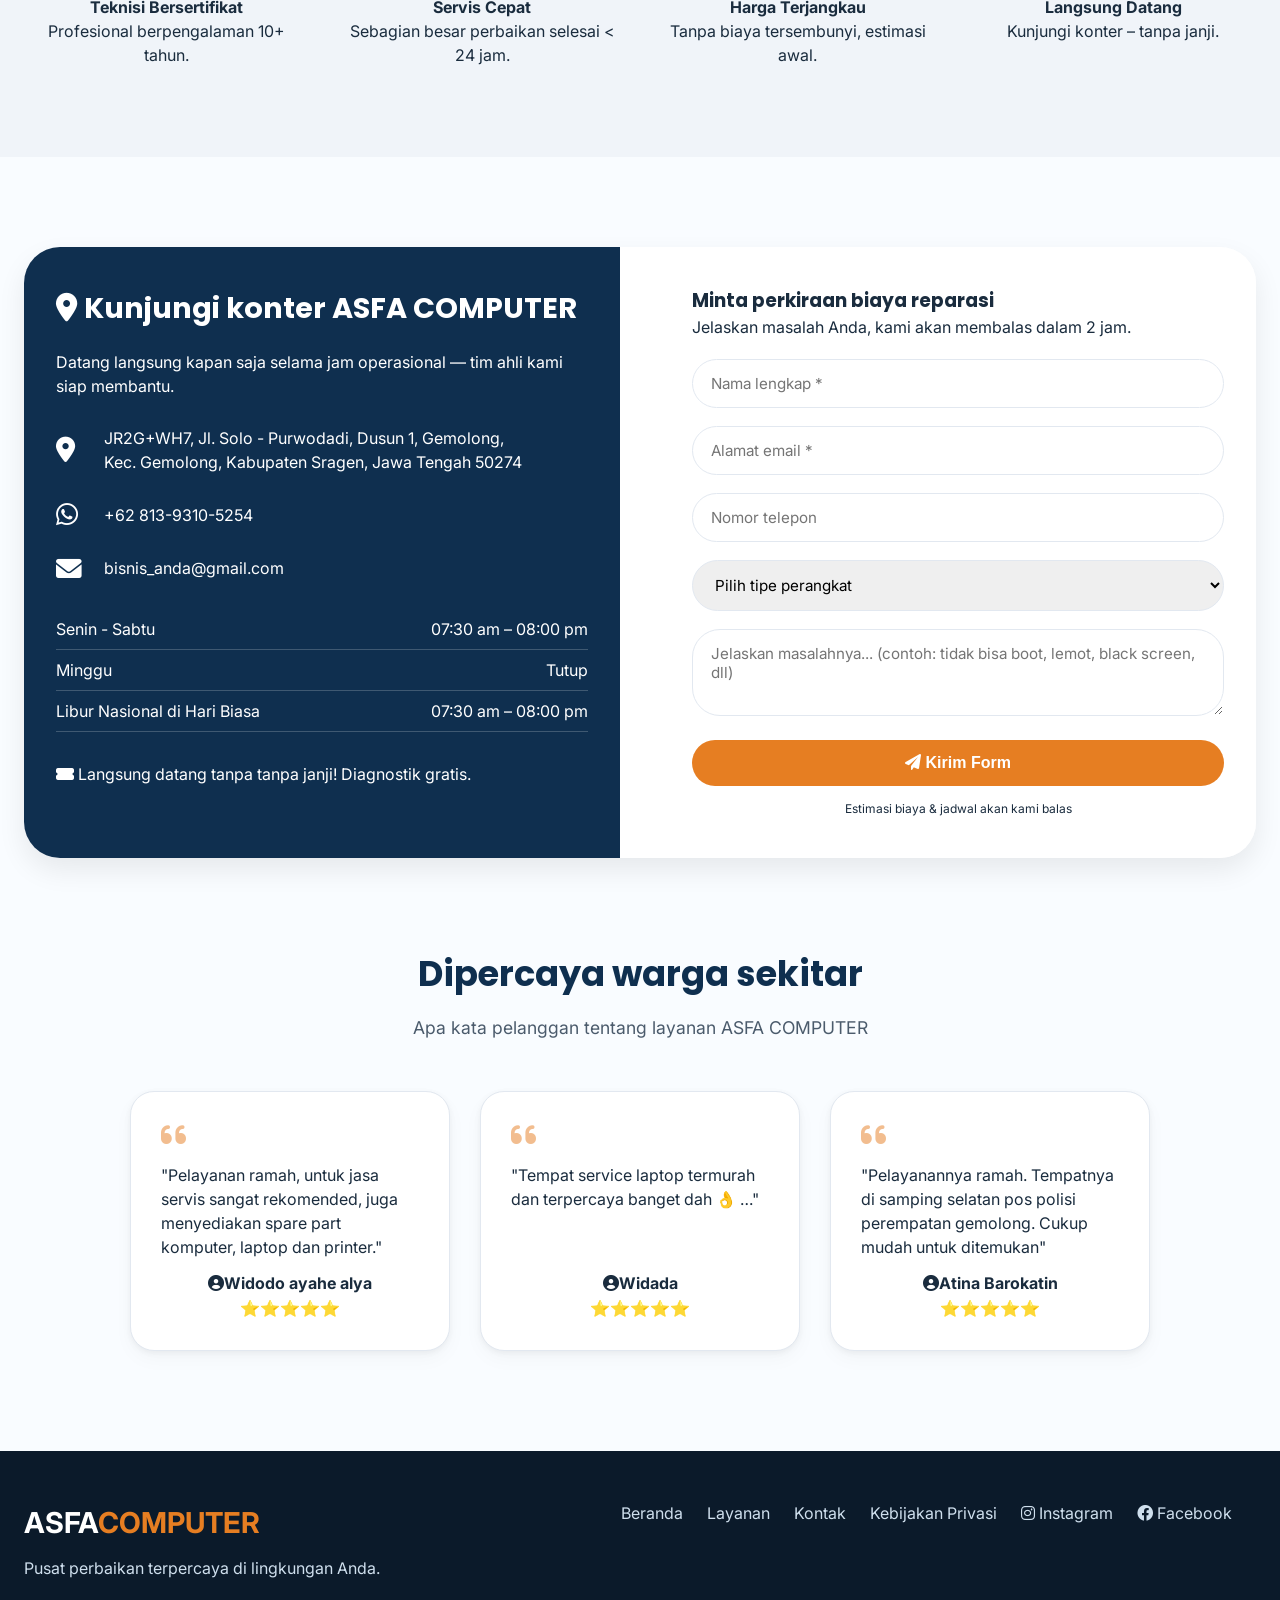
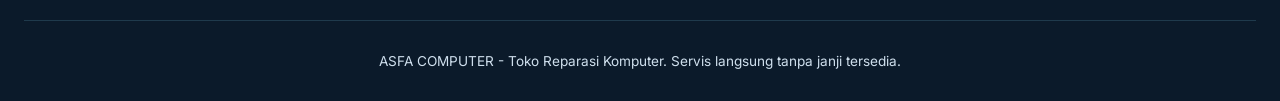
==== commit 4d8b377d: "edit text" ====
--- a/index.html
+++ b/index.html
@@ -226,7 +226,7 @@
                 <option>Lainnya</option>
               </select>
             </div>
-            <div class="form-group"><textarea rows="3" placeholder="Jelaskan masalahnya... (contoh: tidak bisa boot, lemot, black screen)" id="issue" name="issue"></textarea></div>
+            <div class="form-group"><textarea rows="3" placeholder="Jelaskan masalahnya... (contoh: tidak bisa boot, lemot, black screen, dll)" id="issue" name="issue"></textarea></div>
             <button type="submit" class="btn-submit"><i class="fas fa-paper-plane"></i> Kirim Form</button>
             <p style="font-size: 12px; margin-top: 14px; text-align: center;">Estimasi biaya & jadwal akan kami balas</p>
           </form>
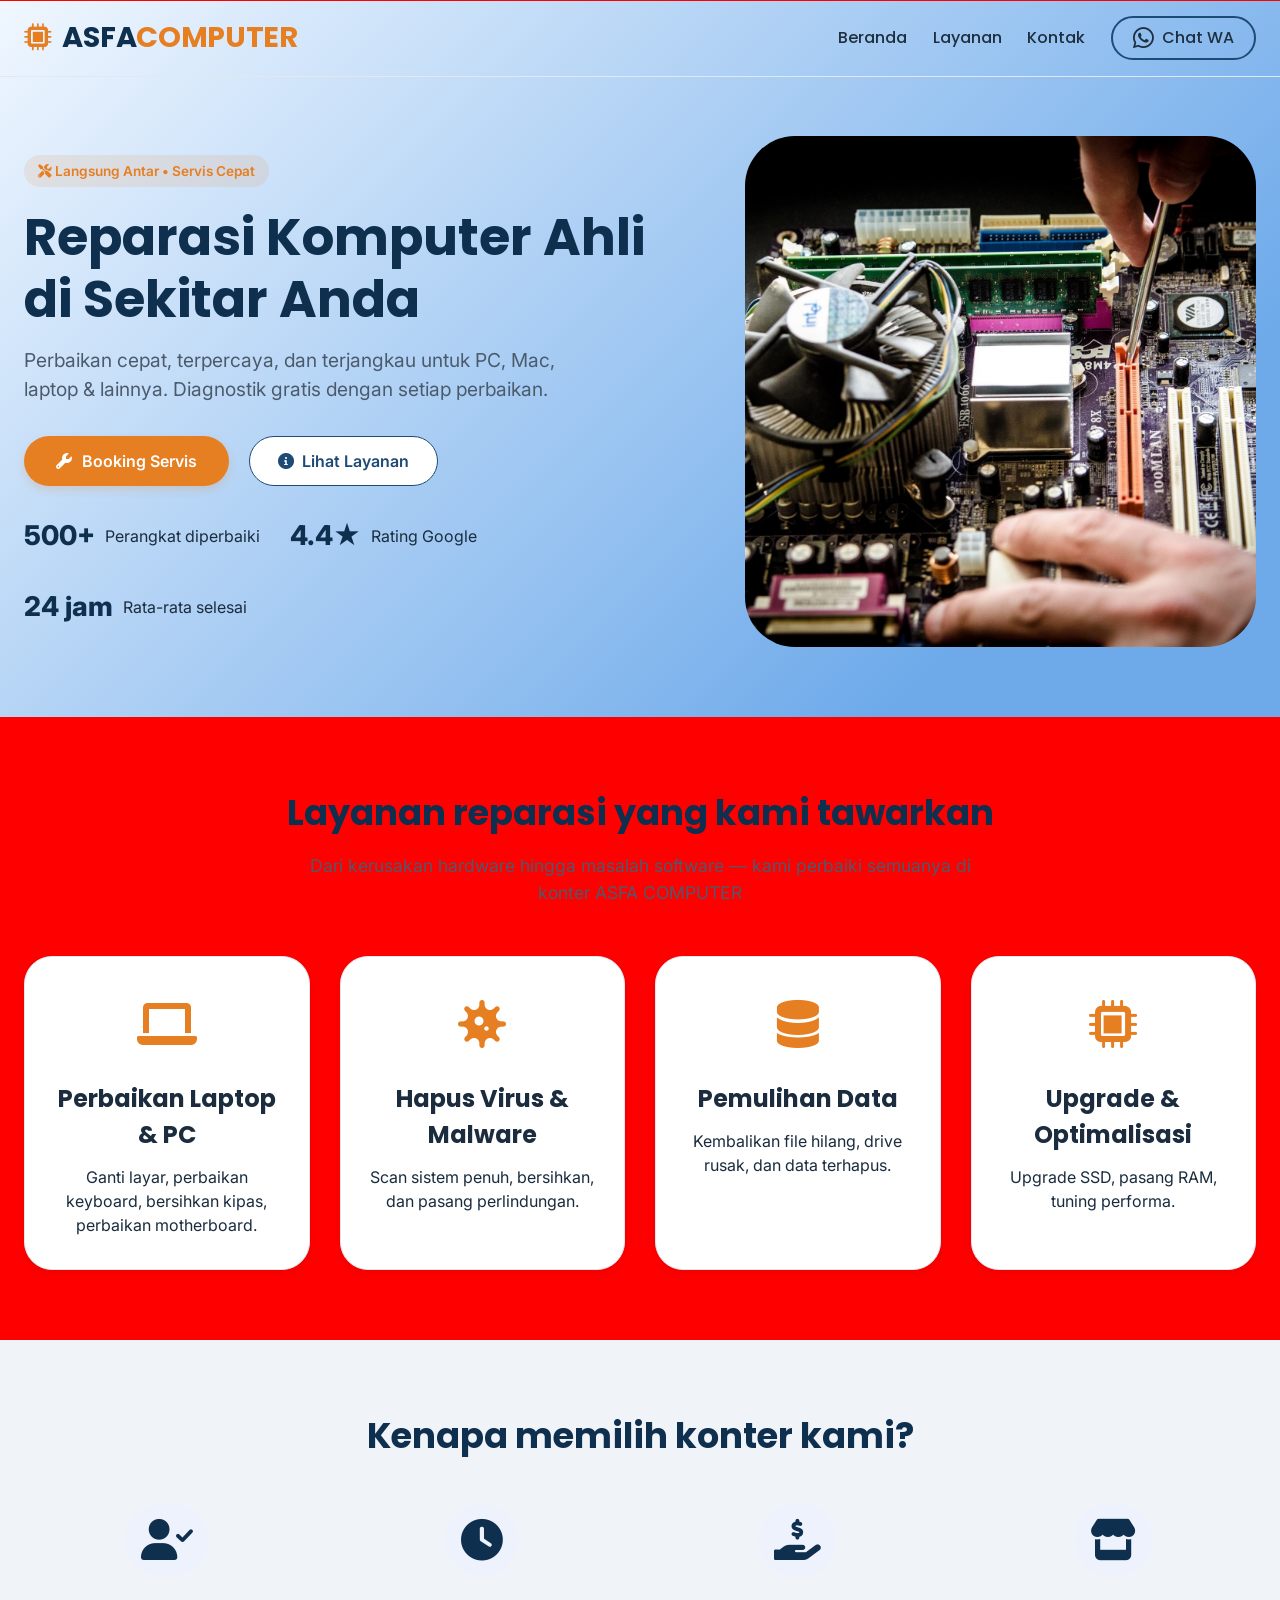
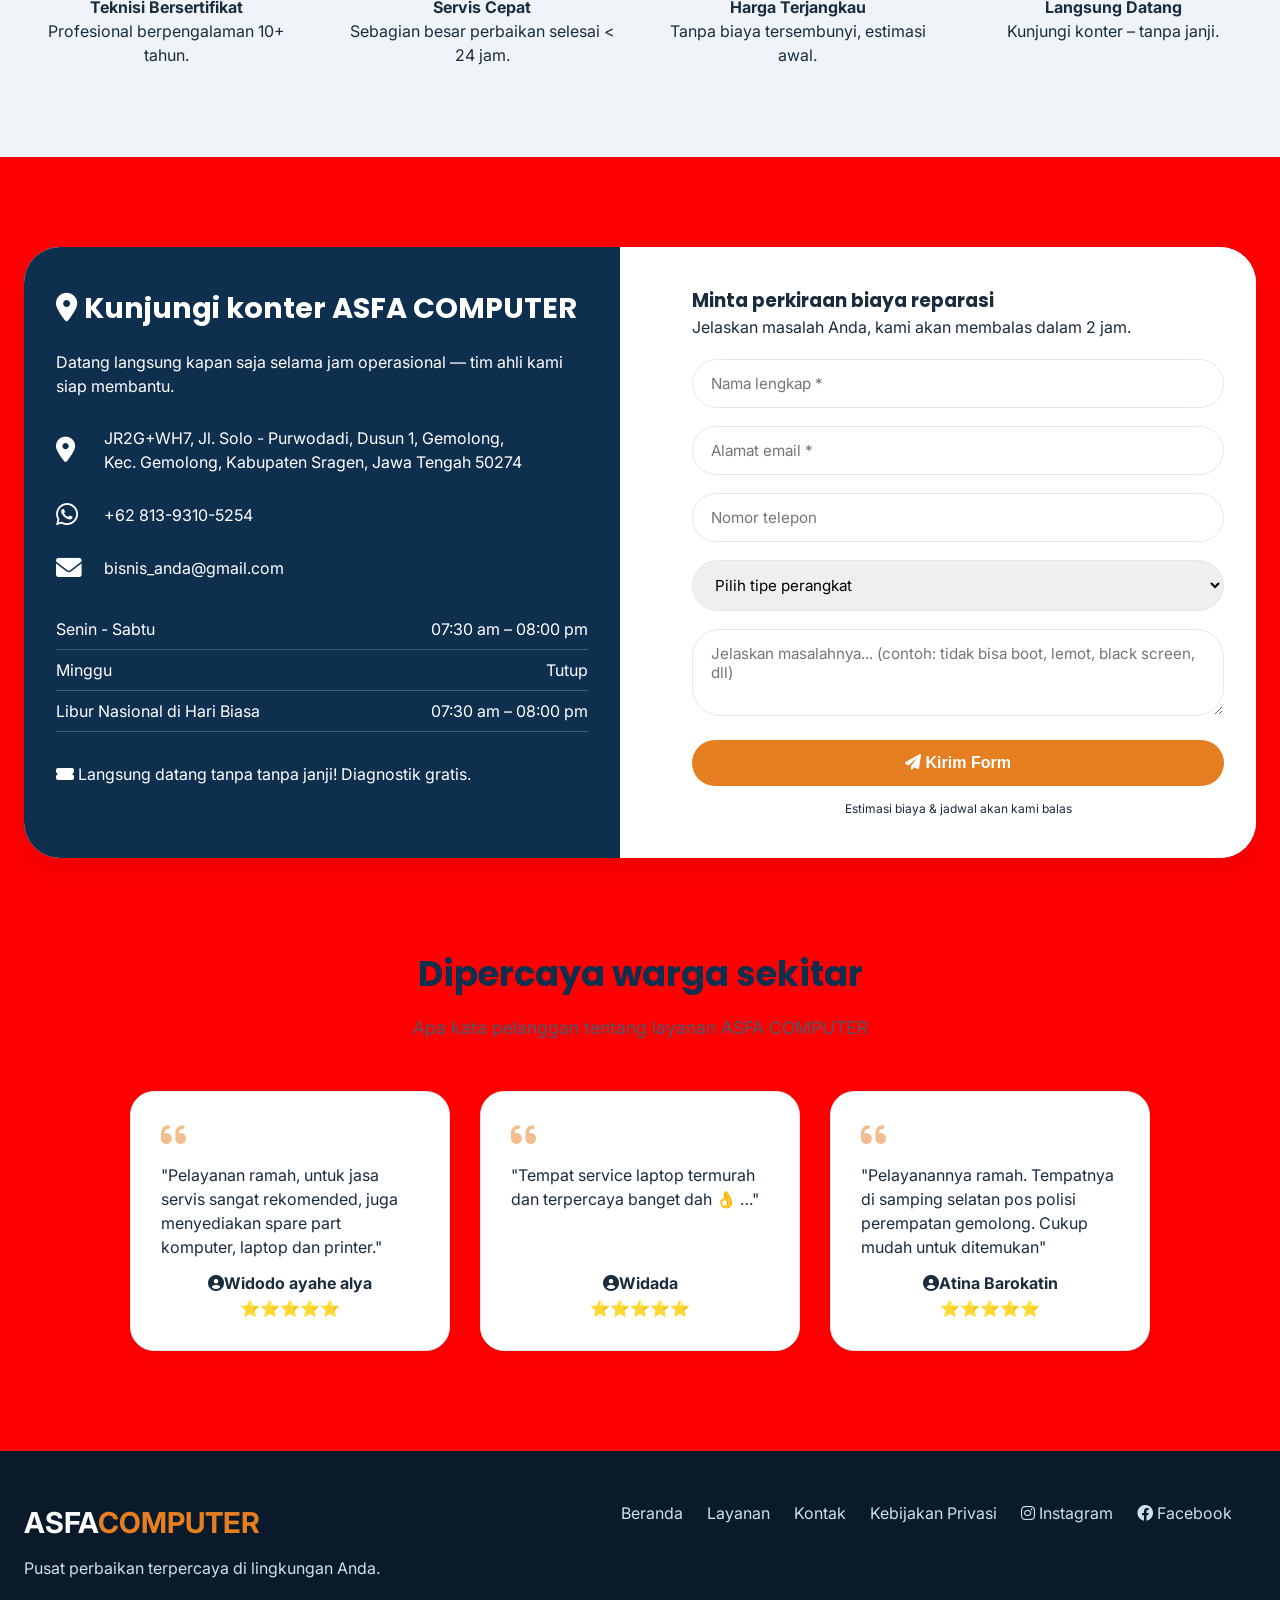
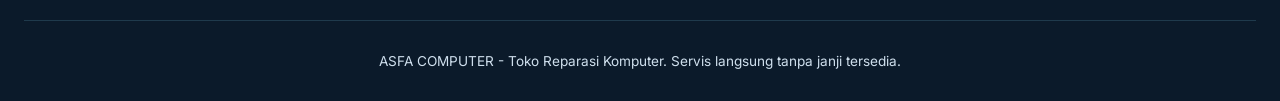
==== commit 4e7ff57d: "fix the ugly header" ====
--- a/index.html
+++ b/index.html
@@ -53,7 +53,7 @@
 <!-- HEADER dengan HAMBURGER BUTTON untuk mobile                         -->
 <!-- ================================================================== -->
 <header class="header">
-  <div class="container">
+  <div class="container-0">
     <div class="navbar">
       <div class="logo">
         <i class="fas fa-microchip"></i> ASFA<span>COMPUTER</span>
--- a/src/style.css
+++ b/src/style.css
@@ -9,7 +9,7 @@
 
     body {
       font-family: 'Inter', sans-serif;
-      background-color: #f9fcff;
+      background-color: red;
       color: #1A2C3E;
       line-height: 1.5;
       scroll-behavior: smooth;
@@ -19,6 +19,14 @@
       max-width: 1280px;
       margin: 0 auto;
       padding: 0 24px;
+    }
+
+
+    .container-0 {
+      max-width: 1280px;
+      margin: 0 auto;
+      padding: 0 24px;
+      
     }
 
     :root {
@@ -41,19 +49,22 @@
 
     /* ========== HEADER & NAVBAR ========== */
     .header {
-      background: white;
+      background: transparent;
       box-shadow: 0 1px 0 var(--border-light);
       position: sticky;
       top: 0;
       z-index: 1000;
+      border: none;
     }
 
     .navbar {
+      background: transparent;
       display: flex;
       align-items: center;
       justify-content: space-between;
       flex-wrap: wrap;
       padding: 1rem 0;
+      border: none;
     }
 
     .logo {
@@ -98,7 +109,7 @@
     .btn-outline-call {
       display: inline-flex;
       background: transparent;
-      border: 2px solid var(--accent);
+      border: 2px solid var(--primary-soft);
       padding: 8px 20px;
       border-radius: 40px;
       font-weight: 600;
@@ -111,7 +122,7 @@
       margin-right: 8px;
     }
     .btn-outline-call:hover {
-      background: var(--accent);
+      background: var(--primary-soft);
       color: white;
     }
 
@@ -272,7 +283,8 @@
 
     /* ========== HERO SECTION ========== */
     .hero {
-      padding: 60px 0 70px 0;
+      margin-top: -4.7rem;
+      padding: 135px 0 70px 0;
       background: linear-gradient(135deg, #f0f7ff 0%, #6eaaea 80%);
     }
     .hero-grid {
@@ -794,7 +806,8 @@
 
       .hero-mobile {
       display: block;
-       padding: 60px 0 70px 0;
+       margin-top: -4.7rem;
+      padding: 135px 0 70px 0;
       background: linear-gradient(135deg,  #f0f7ff 0%, #6eaaea 80%);
       }
     }
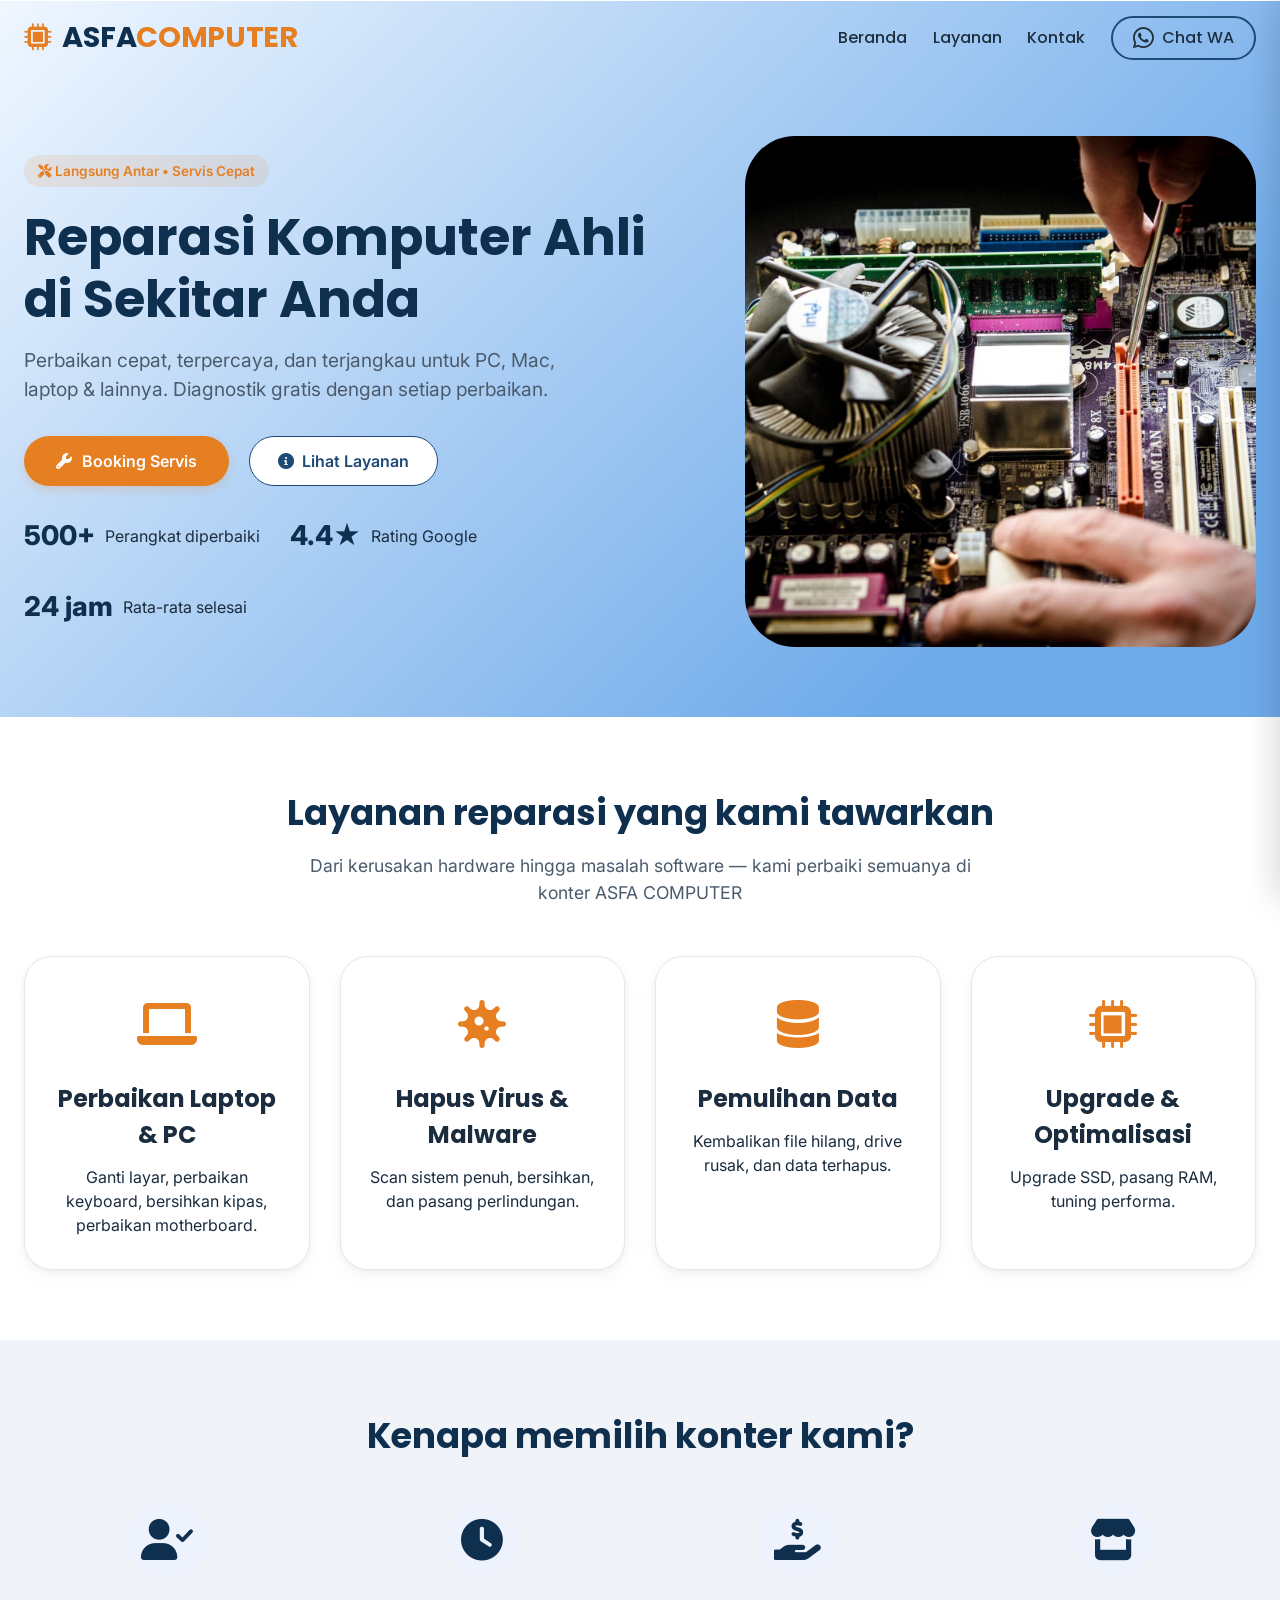
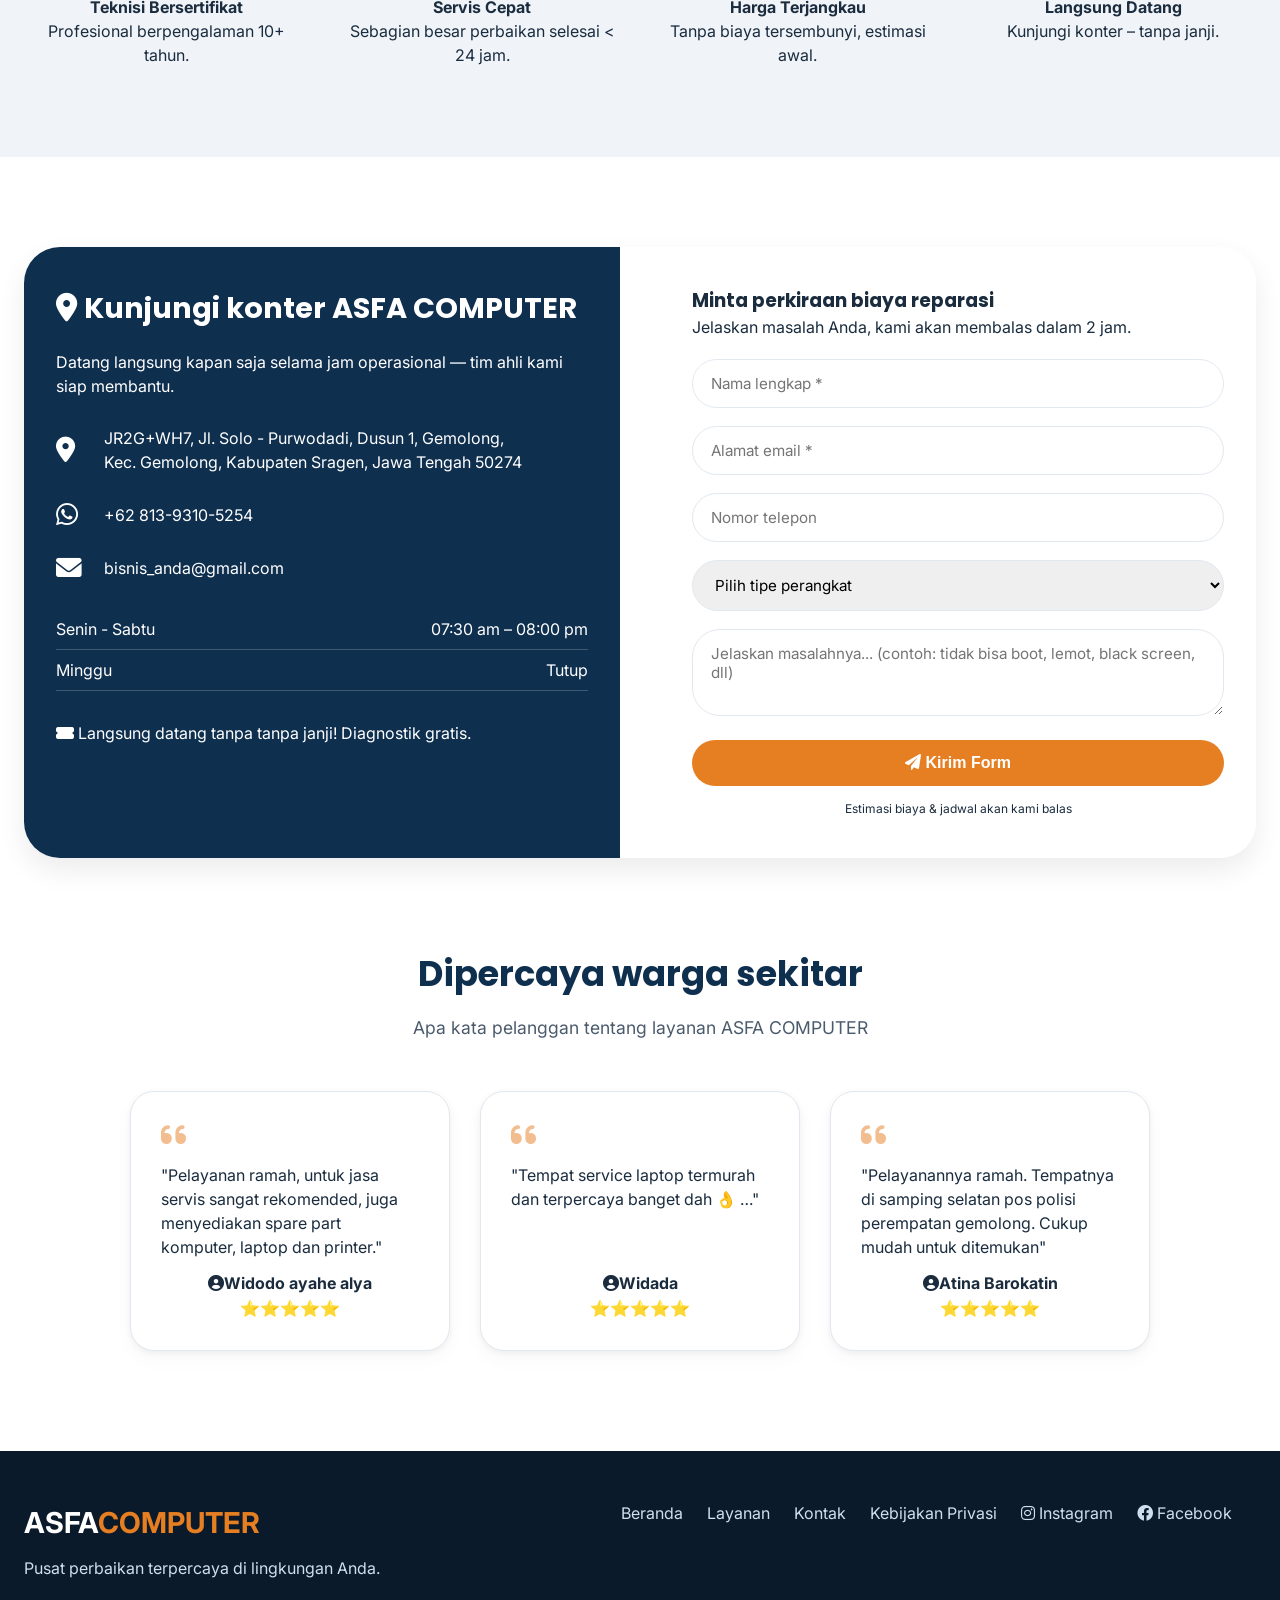
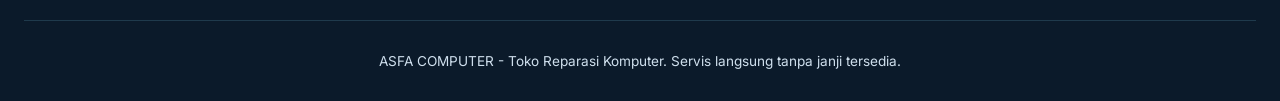
==== commit d7ee8d2f: "finishing" ====
--- a/index.html
+++ b/index.html
@@ -202,9 +202,9 @@
           </a>
           <div class="info-detail"><i class="fas fa-envelope"></i> <span>bisnis_anda@gmail.com</span></div>
           <div class="hours-list">
-            <li><span>Senin - Sabtu</span><span>07:30 am – 08:00 pm</span></li>
+            <li><span>Senin - Sabtu</span>
+              <span>07:30 am – 08:00 pm</span></li>
             <li><span>Minggu</span><span>Tutup</span></li>
-            <li><span>Libur Nasional di Hari Biasa</span><span>07:30 am – 08:00 pm</span></li>
           </div>
           <div style="margin-top: 30px;"><i class="fas fa-ticket-alt"></i> Langsung datang tanpa tanpa janji! Diagnostik gratis.</div>
         </div>
--- a/src/style.css
+++ b/src/style.css
@@ -9,7 +9,7 @@
 
     body {
       font-family: 'Inter', sans-serif;
-      background-color: red;
+      background-color: white;
       color: #1A2C3E;
       line-height: 1.5;
       scroll-behavior: smooth;
@@ -50,11 +50,19 @@
     /* ========== HEADER & NAVBAR ========== */
     .header {
       background: transparent;
-      box-shadow: 0 1px 0 var(--border-light);
       position: sticky;
       top: 0;
       z-index: 1000;
       border: none;
+      
+      transition: background 0.5s ease, box-shadow 0.5s ease;
+    }
+
+    .header.scrolled {
+      background: white;
+      /* backdrop-filter: blur(154px);
+      -webkit-backdrop-filter: blur(12px); */
+      box-shadow: 0 2px 6px rgba(0, 0, 0, 0.08);
     }
 
     .navbar {
@@ -99,8 +107,13 @@
     }
 
     .nav-links a.nav:hover {
-      color: var(--accent);
+      color: rgb(255, 255, 255);
+      transition: color 0.2s ease;
     } 
+
+    .header.scrolled .nav-links a.nav:hover {
+      color: var(--accent);
+    }
 
     .wa {
       font-size: 1.5rem;
@@ -118,12 +131,21 @@
 
     }
 
+    .header.scrolled .btn-outline-call{
+      border: 2px solid var(--accent);
+    }
+
     .btn-outline-call i {
       margin-right: 8px;
     }
     .btn-outline-call:hover {
       background: var(--primary-soft);
       color: white;
+    }
+
+    .header.scrolled .btn-outline-call:hover {
+      border: 2px solid var(--accent);
+      background: var(--accent)
     }
 
     /* ========== HAMBURGER MENU (MOBILE) ========== */
@@ -135,7 +157,7 @@
       background: transparent;
       border: none;
       padding: 8px;
-      z-index: 1001;
+      z-index: 11101;
     }
 
     .hamburger span {
@@ -156,12 +178,14 @@
       transform: rotate(-45deg) translate(5px, -6px);
     }
 
+
+
     .mobile-nav {
       position: fixed;
       top: 0;
       right: -100%;
-      width: 80%;
-      max-width: 320px;
+      width: 100%;
+      max-width: 3690px;
       height: 100vh;
       background: white;
       box-shadow: -5px 0 30px rgba(0,0,0,0.15);
@@ -170,9 +194,9 @@
       transition: right 0.3s ease-in-out;
       display: flex;
       flex-direction: column;
-      gap: 24px;
-    }
-
+      gap: 4px;
+    }
+    
     .mobile-nav.active {
       right: 0;
     }
@@ -186,14 +210,17 @@
       border-bottom: 1px solid var(--border-light);
       transition: color 0.2s;
       font-family: 'Poppins', sans-serif;
-    }
+      text-align: center;
+    }
+
+    
 
     .mobile-nav a:hover {
       color: var(--accent);
     }
 
     .mobile-nav .btn-outline-call-mobile {
-      margin-top: 20px;
+      margin-top: 0px;
       background: transparent;
       border: 2px solid var(--accent);
       width: 100%;
@@ -224,7 +251,7 @@
       width: 100%;
       height: 100%;
       background: rgba(0,0,0,0.5);
-      z-index: 998;
+      z-index: 900;
       opacity: 0;
       visibility: hidden;
       transition: all 0.3s ease;
@@ -380,7 +407,7 @@
     .services-grid {
       display: grid;
       justify-content: center;
-      grid-template-columns: repeat(auto-fit, minmax(270px, 1fr));
+      grid-template-columns: repeat(4, 1fr);
       gap: 30px;
     }
 
@@ -432,7 +459,7 @@
     /* Why Us */
     .whyus-grid {
       display: grid;
-      grid-template-columns: repeat(auto-fit, minmax(200px, 1fr));
+      grid-template-columns: repeat(4, 1fr);
       gap: 30px;
       margin-top: 20px;
     }
@@ -625,7 +652,7 @@
     }
 
     /* ========== RESPONSIVE ========== */
-    @media (max-width: 825px) and (min-width: 641px) {
+    @media (max-width: 825px) {
       .nav-links {
         display: none;
       }
@@ -656,7 +683,8 @@
 
       .hero-mobile {
       display: block;
-       padding: 60px 0 70px 0;
+       margin-top: -4.7rem;
+      padding: 135px 0 70px 0;
       background: linear-gradient(135deg,  #f0f7ff 0%, #6eaaea 80%);
       }
 
@@ -671,8 +699,8 @@
       position: relative;
       overflow: hidden;
       aspect-ratio: 1/1;
-      height: 22rem;
-      width: 22rem;   
+      
+      width: min(22rem, (100vw - 48px));   
       border-radius: 50px;
       object-fit: cover;
     }
@@ -684,6 +712,20 @@
             
     }
 
+    .services-grid {
+      display: grid;
+      justify-content: center;
+      grid-template-columns: repeat(2, 1fr);
+      gap: 20px;
+    }
+
+    .whyus-grid {
+      display: grid;
+      grid-template-columns: repeat(2, 1fr);
+      gap: 30px;
+      margin-top: 20px;
+    }
+
     .stat-item {
       display: grid;
     }
@@ -696,7 +738,7 @@
     }
 
     
-    @media (max-width: 640px) and (min-width: 581px) {
+    @media (max-width: 640px) {
       .nav-links {
         display: none;
       }
@@ -727,7 +769,8 @@
 
       .hero-mobile {
       display: block;
-       padding: 60px 0 70px 0;
+       margin-top: -4.7rem;
+      padding: 135px 0 70px 0;
       background: linear-gradient(135deg,  #f0f7ff 0%, #6eaaea 80%);
       }
 
@@ -742,8 +785,8 @@
       position: relative;
       overflow: hidden;
       aspect-ratio: 1/1;
-      height: 22rem;
-      width: 22rem;   
+      
+      width: min(22rem, (100vw - 48px));   
       border-radius: 50px;
       object-fit: cover;
     }
@@ -760,10 +803,32 @@
       justify-content: center;;
     }
 
+    .stat-item {
+      text-align: center;
+    }
+
+    .stat-number {
+      text-align: center;
+    }
+
       .contact-row {
         flex-direction: column;
       
       }
+
+       .services-grid {
+      display: grid;
+      justify-content: center;
+      grid-template-columns: repeat(2, 1fr);
+      gap: 20px;
+    }
+
+    .whyus-grid {
+      display: grid;
+      grid-template-columns: repeat(2, 1fr);
+      gap: 30px;
+      margin-top: 20px;
+    }
 
     }
 
@@ -810,7 +875,31 @@
       padding: 135px 0 70px 0;
       background: linear-gradient(135deg,  #f0f7ff 0%, #6eaaea 80%);
       }
-    }
-
-    
- +
+       .services-grid {
+      display: grid;
+      justify-content: center;
+      grid-template-columns: repeat(1,1fr);
+      gap: 10px;
+    }
+
+    .whyus-grid {
+      display: grid;
+      grid-template-columns: repeat(1, 1fr);
+      gap: 30px;
+      margin-top: 10px;
+    }
+    }
+
+    @media (max-width:374px) {
+      header div .navbar .logo {
+        font-size: 1.6rem;
+      }
+
+      .hero-mobile {
+      display: block;
+       margin-top: -7rem;
+      padding: 135px 0 70px 0;
+      background: linear-gradient(135deg,  #f0f7ff 0%, #6eaaea 80%);
+      }
+    }
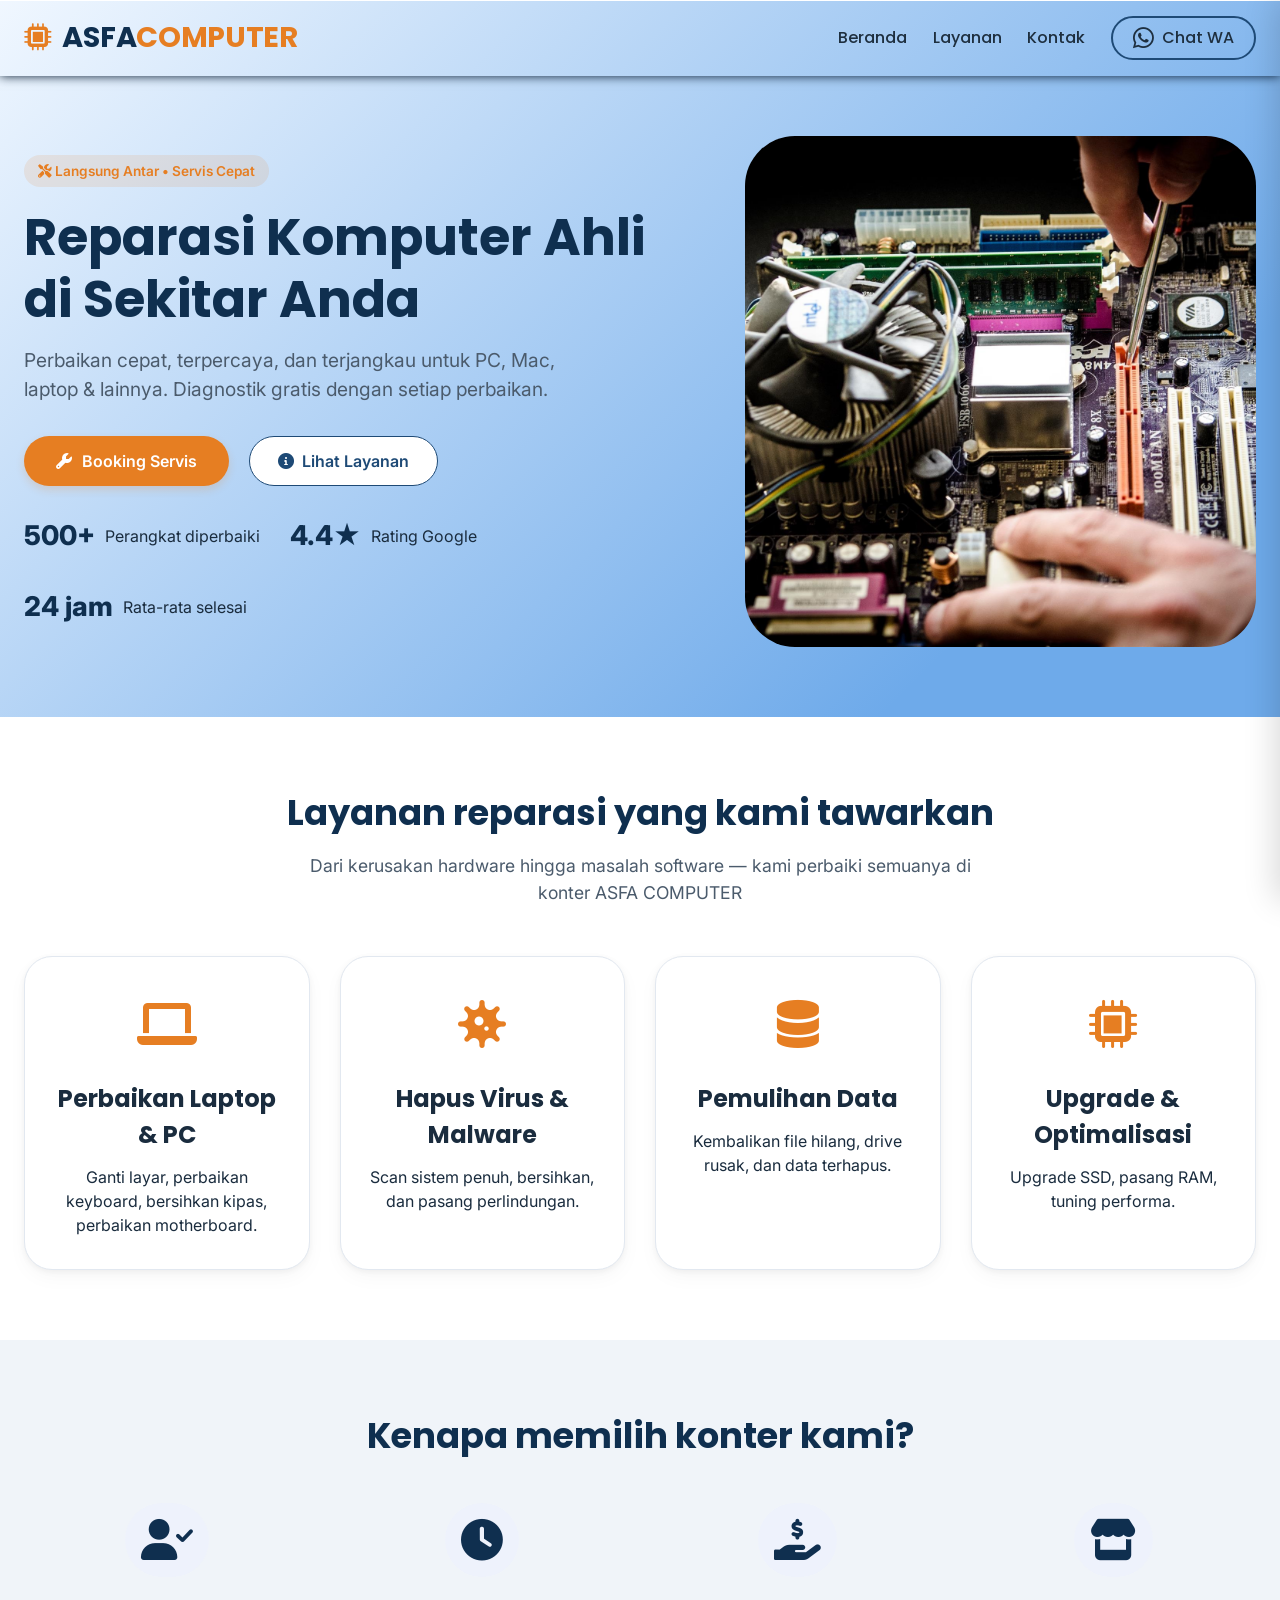
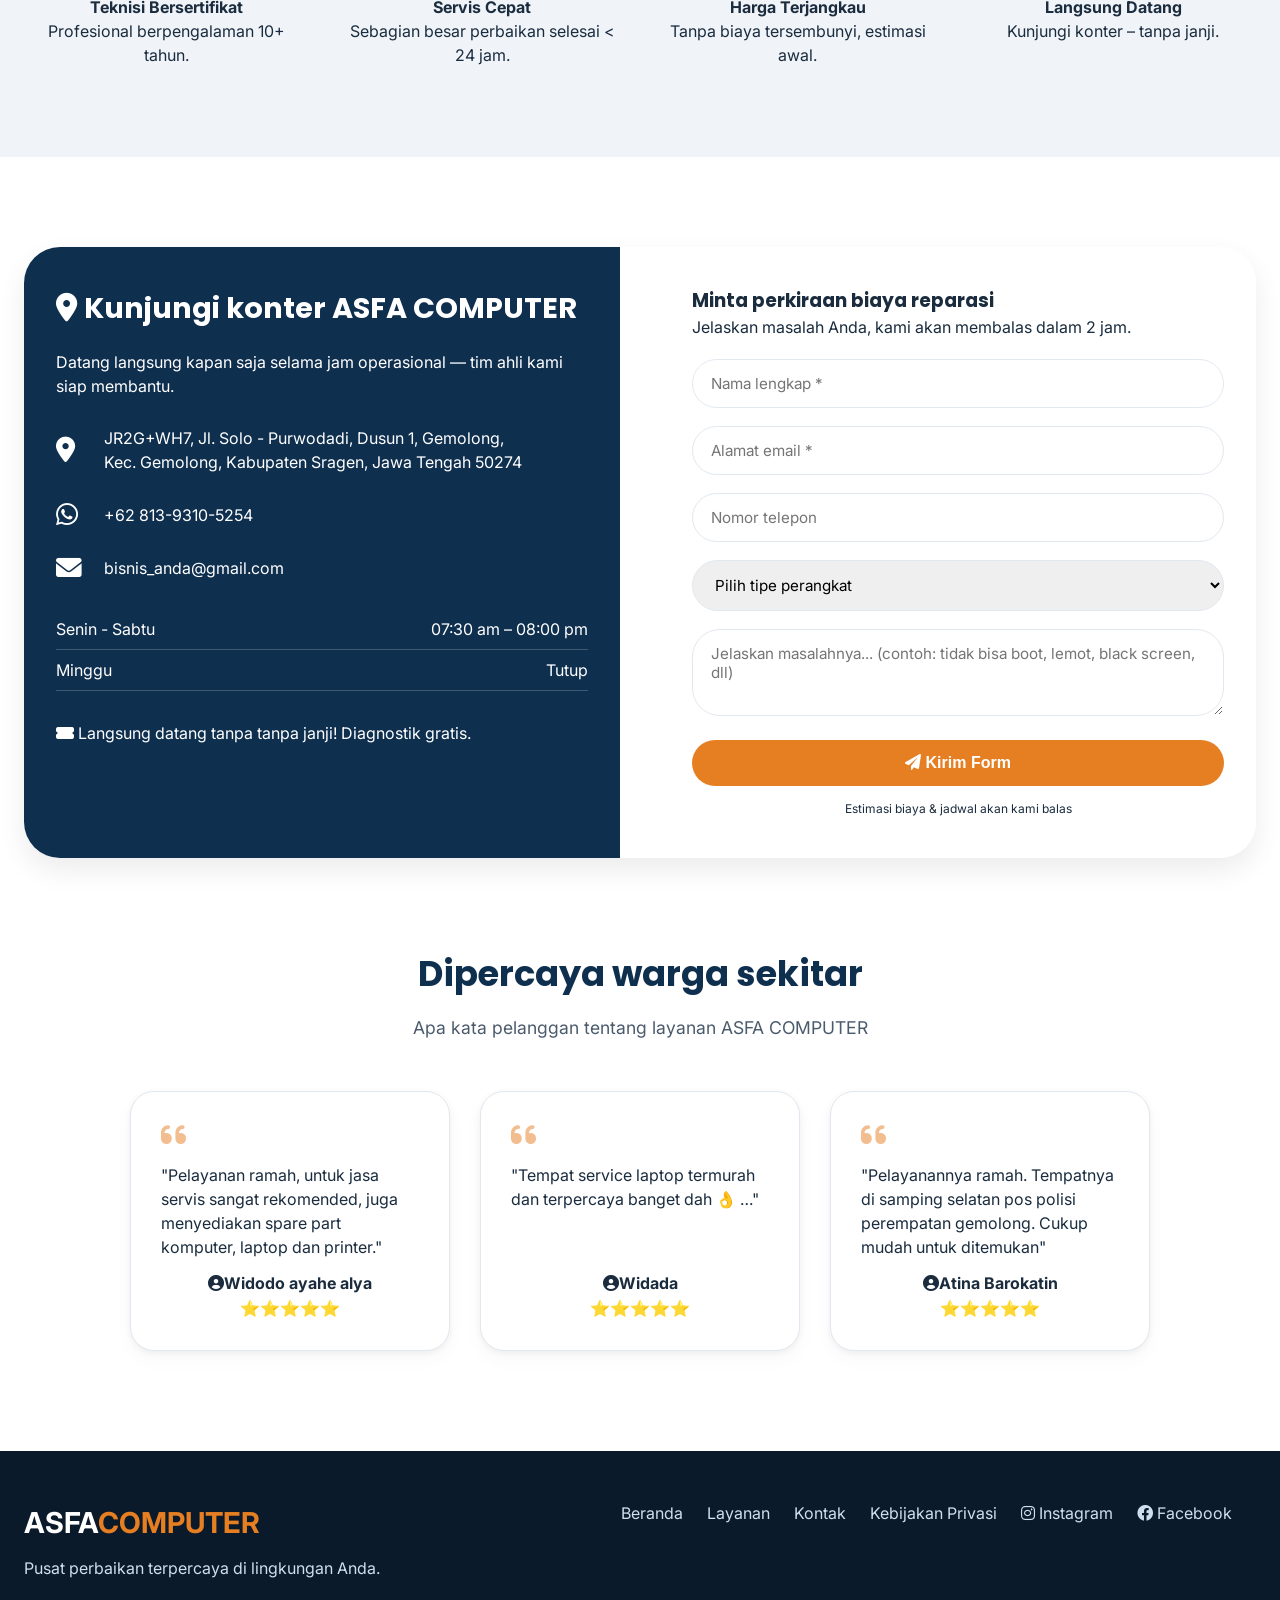
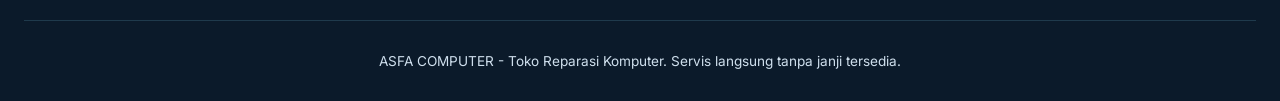
==== commit e7489359: "fix the <li>" ====
--- a/index.html
+++ b/index.html
@@ -202,7 +202,8 @@
           </a>
           <div class="info-detail"><i class="fas fa-envelope"></i> <span>bisnis_anda@gmail.com</span></div>
           <div class="hours-list">
-            <li><span>Senin - Sabtu</span>
+            <li ><span>Senin - Sabtu</span>
+              
               <span>07:30 am – 08:00 pm</span></li>
             <li><span>Minggu</span><span>Tutup</span></li>
           </div>
--- a/src/style.css
+++ b/src/style.css
@@ -53,7 +53,8 @@
       position: sticky;
       top: 0;
       z-index: 1000;
-      border: none;
+      box-shadow: 0 0 10px 0 #091e33;
+      /* border-bottom: solid 2px rgba(255, 255, 255, 0.2); */
       
       transition: background 0.5s ease, box-shadow 0.5s ease;
     }
@@ -62,7 +63,7 @@
       background: white;
       /* backdrop-filter: blur(154px);
       -webkit-backdrop-filter: blur(12px); */
-      box-shadow: 0 2px 6px rgba(0, 0, 0, 0.08);
+      box-shadow: 0 0 6px #091e33;
     }
 
     .navbar {
@@ -889,11 +890,13 @@
       gap: 30px;
       margin-top: 10px;
     }
+
     }
 
     @media (max-width:374px) {
       header div .navbar .logo {
-        font-size: 1.6rem;
+        font-size: 1.4rem;
+        font-weight: 750;
       }
 
       .hero-mobile {
@@ -902,4 +905,9 @@
       padding: 135px 0 70px 0;
       background: linear-gradient(135deg,  #f0f7ff 0%, #6eaaea 80%);
       }
+
+      .hours-list li {
+        flex-direction: column;
+      }
+  
     }
